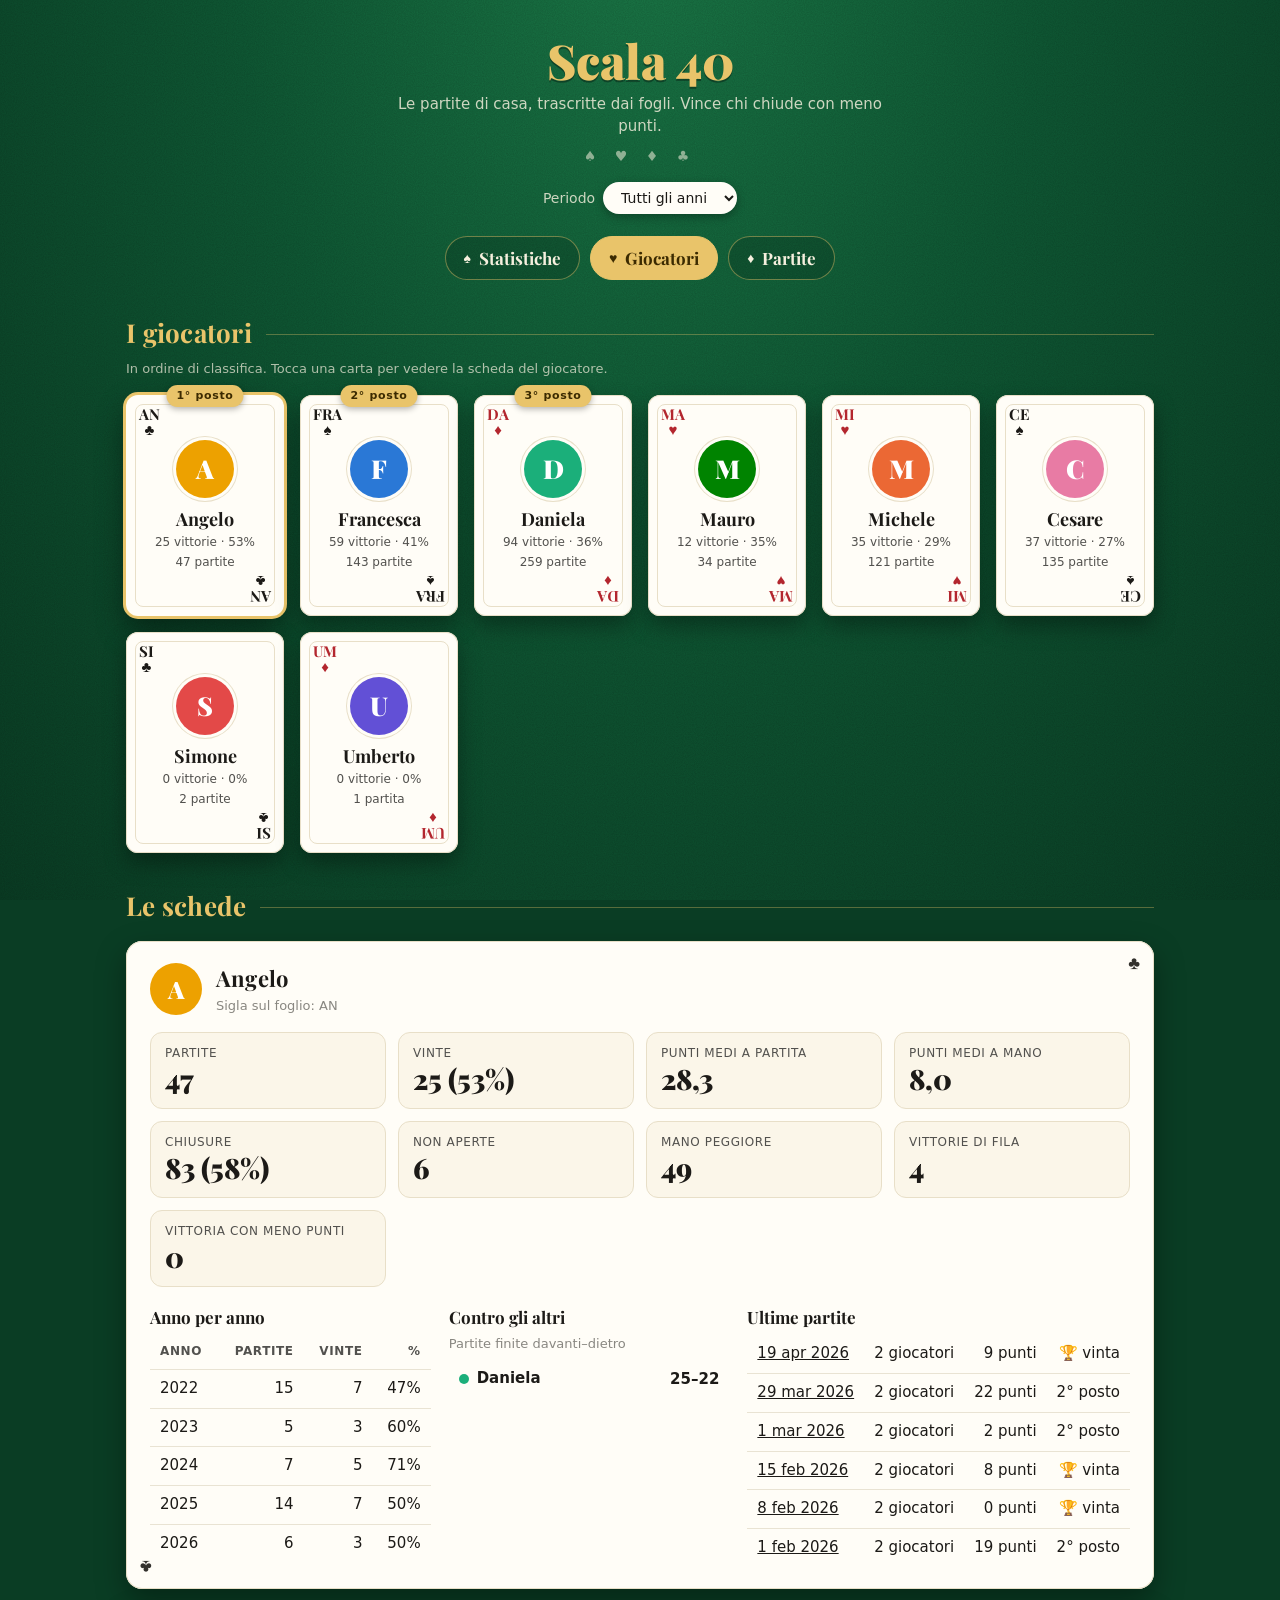
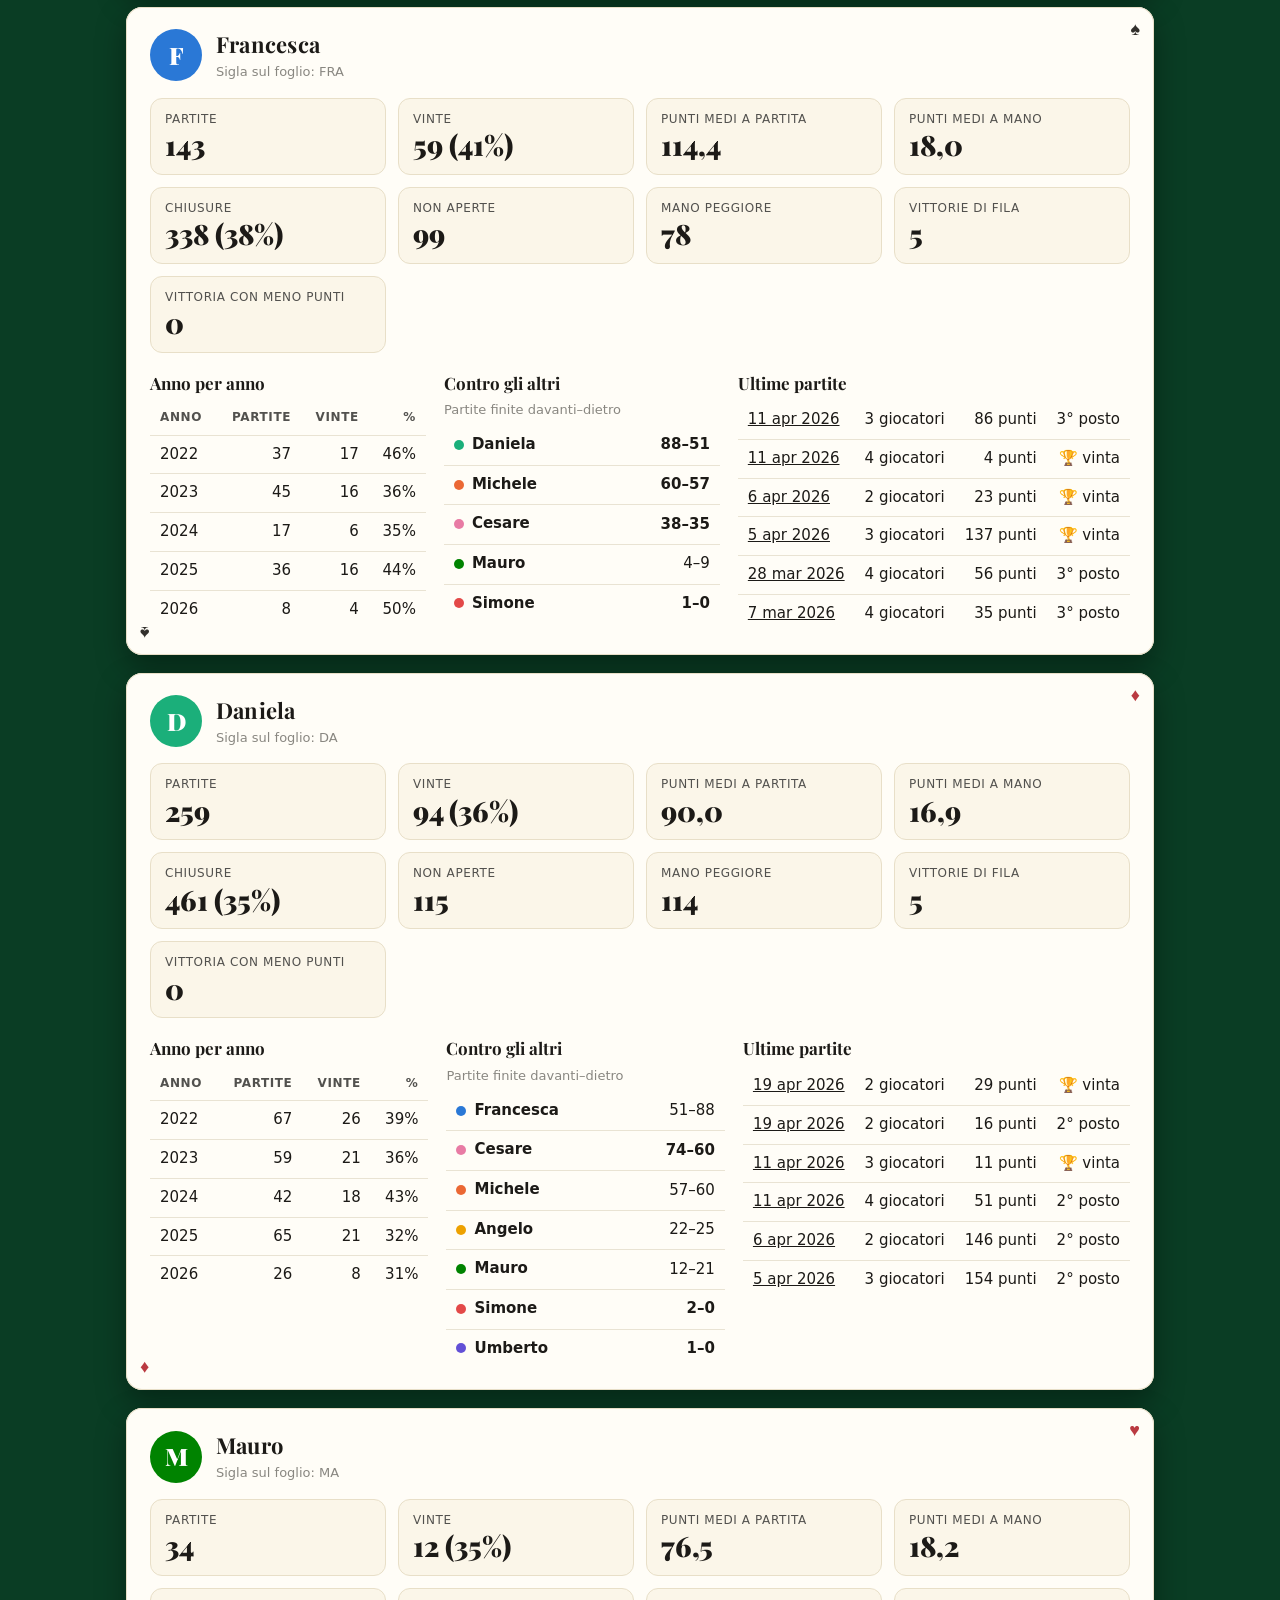
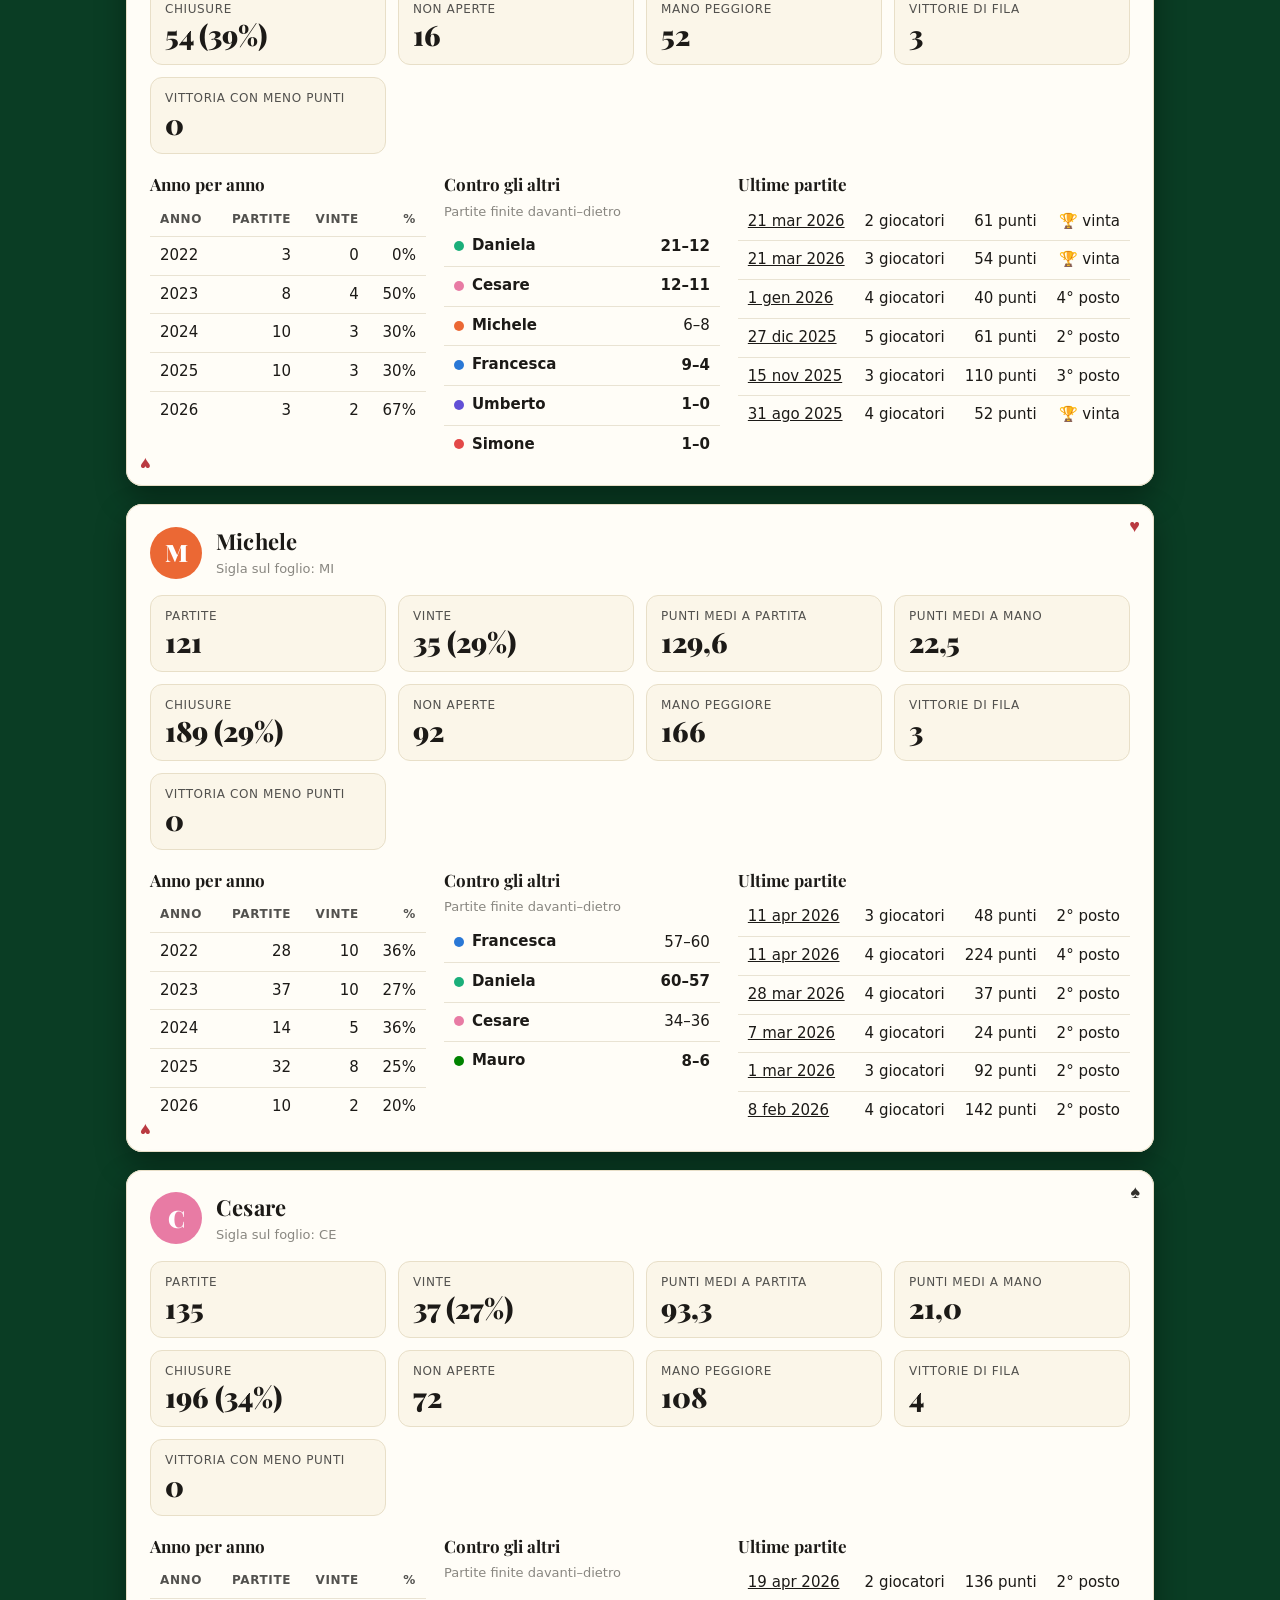
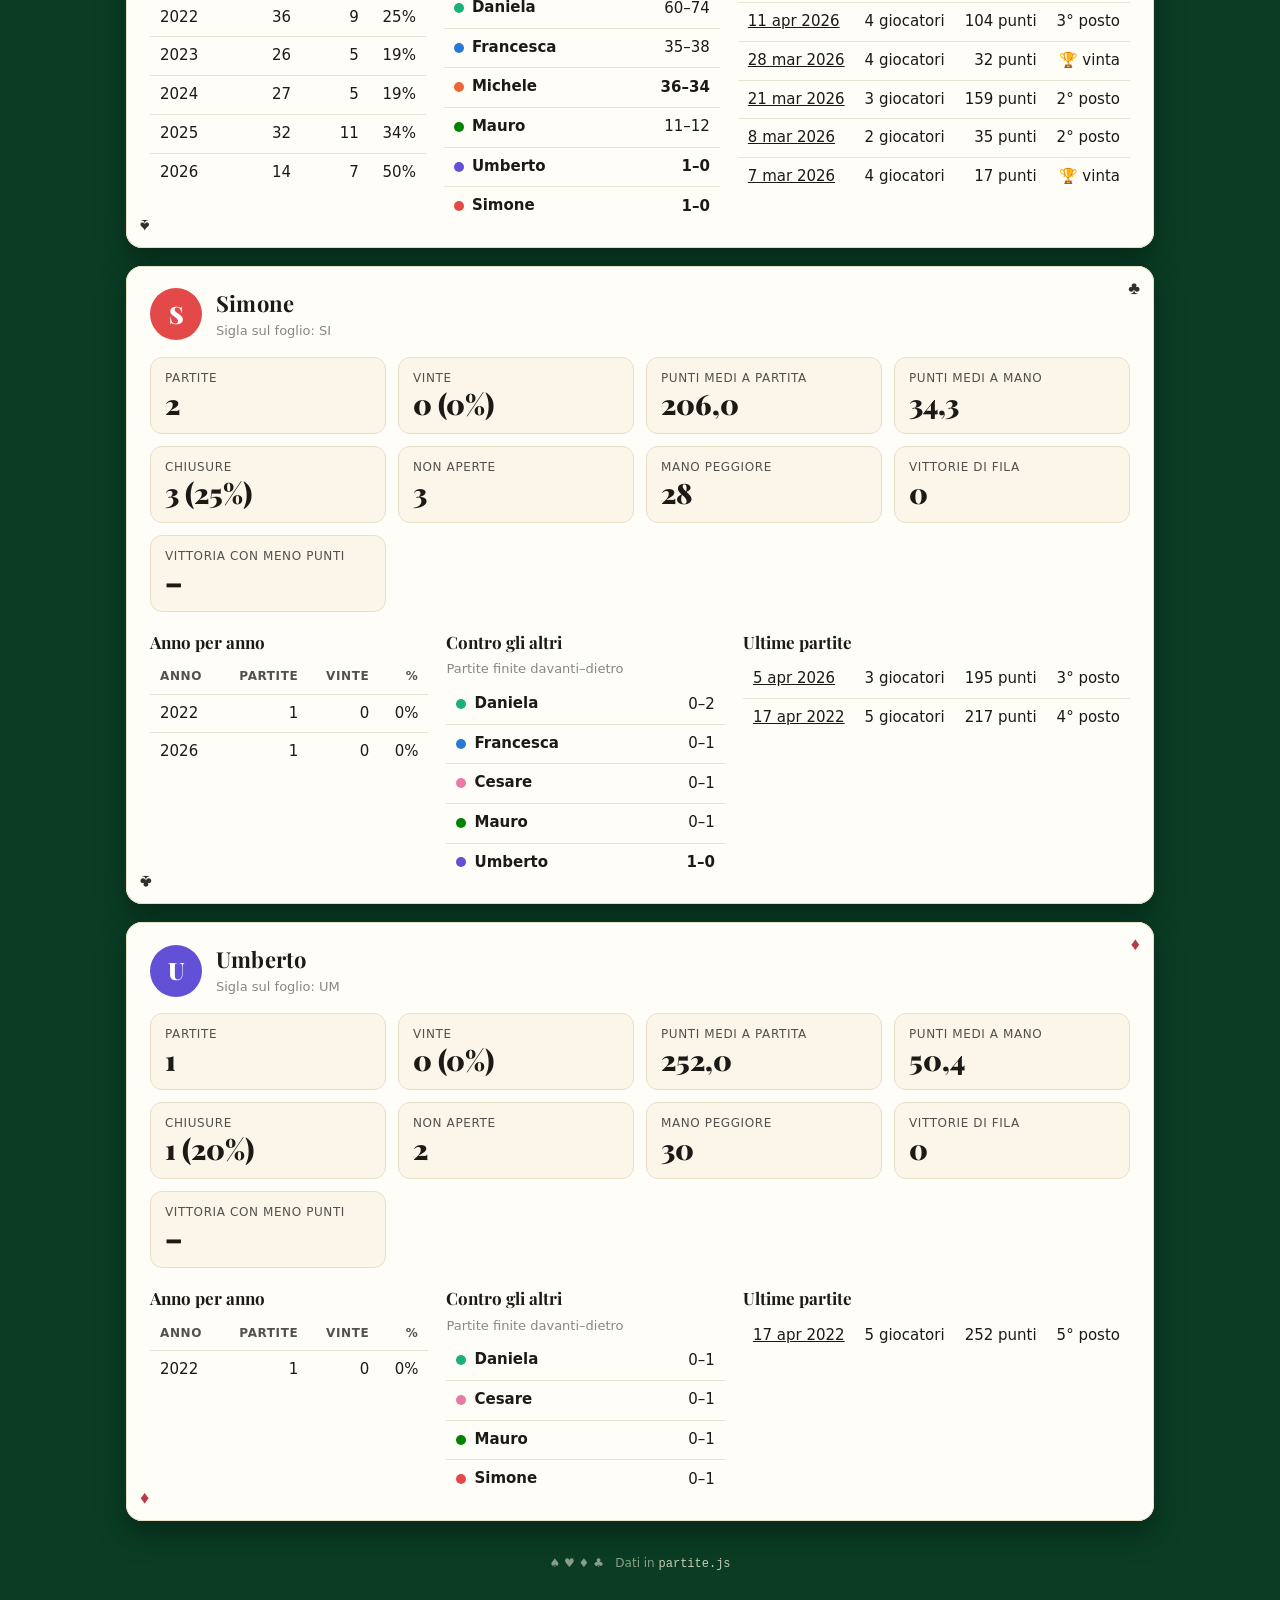
==== giocatori.html @ 604e4df7 "Sito su tre pagine (Statistiche, Giocatori, Partite) e 16 partite di fine 2023 - style.css e app.js " ====
<!doctype html>
<html lang="it">
<head>
<meta charset="utf-8">
<meta name="viewport" content="width=device-width, initial-scale=1">
<title>Scala 40 – Giocatori</title>
<meta name="theme-color" content="#0f5a35">
<link rel="icon" href="data:image/svg+xml,%3Csvg xmlns='http://www.w3.org/2000/svg' viewBox='0 0 32 32'%3E%3Crect x='6' y='3' width='20' height='26' rx='3' fill='%23fffdf7' stroke='%23b3262e' stroke-width='2'/%3E%3Cpath d='M16 10l5 6-5 6-5-6z' fill='%23b3262e'/%3E%3C/svg%3E">
<link rel="preconnect" href="https://fonts.googleapis.com">
<link rel="preconnect" href="https://fonts.gstatic.com" crossorigin>
<link href="https://fonts.googleapis.com/css2?family=Playfair+Display:wght@700;900&display=swap" rel="stylesheet">
<link rel="stylesheet" href="style.css">
</head>
<body>
<div class="wrap">
  <header class="hero compact">
    <h1>Scala 40</h1>
    <p class="sub">Le partite di casa, trascritte dai fogli. Vince chi chiude con meno punti.</p>
    <div class="suits">♠ ♥ ♦ ♣</div>
    <div class="controls"><label>Periodo <select id="anno"></select></label></div>
  </header>
  <nav class="tabs">
    <a href="index.html"><span>♠</span>Statistiche</a>
    <a href="giocatori.html" aria-current="page"><span>♥</span>Giocatori</a>
    <a href="partite.html"><span>♦</span>Partite</a>
  </nav>

  <div class="section-title"><h2>I giocatori</h2></div>
  <p class="hint">In ordine di classifica. Tocca una carta per vedere la scheda del giocatore.</p>
  <div class="players" id="giocatori"></div>

  <div class="section-title"><h2>Le schede</h2></div>
  <div id="schede"></div>

  <footer>♠ ♥ ♦ ♣ &nbsp; Dati in <code>partite.js</code></footer>
</div>
<script src="partite.js"></script>
<script src="app.js"></script>
</body>
</html>
---- style.css ----
/* Il sito è un tavolo da gioco: panno verde sotto, ogni riquadro è una carta. */
:root {
  color-scheme: light;
  --felt: #0f5a35;
  --felt-dark: #0a3d24;
  --felt-light: #1b7a48;
  --gold: #e9c46a;
  --cream: #f6f0de;
  --paper: #fffdf7;
  --paper-edge: #e8dfc8;
  --ink: #1c1a17;
  --ink-2: #52514e;
  --muted: #898781;
  --grid: #e9e3d3;
  --axis: #c3c2b7;
  --red: #b3262e;
  --black: #1c1a17;
  --good: #006300;
  --surface: var(--paper);
  --ring: rgba(28,26,23,0.12);
  --s1: #2a78d6; --s2: #eb6834; --s3: #1baf7a; --s4: #eda100;
  --s5: #e87ba4; --s6: #008300; --s7: #6250d6; --s8: #e34948;
  --serif: "Playfair Display", Georgia, "Times New Roman", serif;
}
* { box-sizing: border-box; }
html { background: var(--felt-dark); }
body {
  margin: 0; color: var(--ink); min-height: 100vh;
  font: 15px/1.45 system-ui, -apple-system, "Segoe UI", sans-serif;
  background:
    url("data:image/svg+xml,%3Csvg xmlns='http://www.w3.org/2000/svg' width='160' height='160'%3E%3Cfilter id='n'%3E%3CfeTurbulence type='fractalNoise' baseFrequency='.9' numOctaves='2' stitchTiles='stitch'/%3E%3CfeColorMatrix values='0 0 0 0 0 0 0 0 0 0 0 0 0 0 0 0 0 0 .18 0'/%3E%3C/filter%3E%3Crect width='100%25' height='100%25' filter='url(%23n)'/%3E%3C/svg%3E"),
    radial-gradient(ellipse at 50% -10%, var(--felt-light) 0%, var(--felt) 45%, var(--felt-dark) 100%);
  background-attachment: fixed;
}
.wrap { max-width: 1060px; margin: 0 auto; padding: 28px 16px 64px; }

/* ---------- intestazione ---------- */
header.hero { text-align: center; color: var(--cream); padding: 8px 0 26px; }
.fan { position: relative; height: 132px; width: 260px; margin: 0 auto 10px; }
.pc {
  position: absolute; left: 50%; bottom: 0; width: 74px; height: 104px; margin-left: -37px;
  background: var(--paper); border-radius: 8px; border: 1px solid var(--paper-edge);
  box-shadow: 0 6px 16px rgba(0,0,0,.35); transform-origin: 50% 120%;
  font-family: var(--serif); font-weight: 700; color: var(--red);
}
.pc .i { position: absolute; top: 5px; left: 7px; font-size: 16px; line-height: 1; text-align: center; }
.pc .i small { display: block; font-size: 13px; }
.pc .c { position: absolute; inset: 0; display: grid; place-items: center; font-size: 34px; }
.pc.jolly { color: var(--black); }
.pc.jolly .c { font-size: 12px; letter-spacing: .1em; }
.pc.jolly .c::before { content: "🃏"; display: block; font-size: 30px; text-align: center; letter-spacing: 0; }
h1 {
  font-family: var(--serif); font-weight: 900; font-size: clamp(40px, 8vw, 64px); line-height: 1;
  margin: 0; color: var(--gold); text-shadow: 0 2px 0 rgba(0,0,0,.35);
}
.sub { margin: 10px auto 0; max-width: 520px; color: rgba(246,240,222,.82); }
.suits { letter-spacing: .5em; font-size: 14px; color: rgba(246,240,222,.55); margin-top: 8px; }
.controls { display: flex; justify-content: center; margin-top: 16px; }
.controls label { color: rgba(246,240,222,.82); font-size: 14px; display: inline-flex; align-items: center; gap: 8px; }
select {
  font: inherit; color: var(--ink); background: var(--paper); border: 0; border-radius: 999px;
  padding: 7px 14px; box-shadow: 0 3px 10px rgba(0,0,0,.3); cursor: pointer;
}

/* ---------- carte (riquadri) ---------- */
.card {
  position: relative; background: var(--paper); border-radius: 16px; padding: 22px 24px;
  margin-bottom: 18px; box-shadow: 0 12px 30px rgba(0,0,0,.35), inset 0 0 0 1px var(--paper-edge);
}
.card::before, .card::after {
  content: attr(data-suit); position: absolute; font-family: var(--serif); font-size: 18px; line-height: 1;
  color: var(--suit-c, var(--black)); opacity: .9;
}
.card::before { top: 12px; right: 14px; }
.card::after { bottom: 12px; left: 14px; transform: rotate(180deg); }
.card.r { --suit-c: var(--red); }
h2 { font-family: var(--serif); font-size: 22px; margin: 0 0 2px; letter-spacing: .01em; }
.hint { color: var(--muted); font-size: 13px; margin: 0 0 16px; }
.grid2 { display: grid; grid-template-columns: 1fr 1fr; gap: 18px; margin-bottom: 18px; }
.grid2 > .card { margin-bottom: 0; }
@media (max-width: 760px) { .grid2 { grid-template-columns: 1fr; } }
.section-title {
  display: flex; align-items: center; gap: 14px; color: var(--cream); margin: 34px 0 14px;
}
.section-title h2 { color: var(--gold); font-size: 26px; }
.section-title::after { content: ""; flex: 1; height: 1px; background: rgba(233,196,106,.35); }
.section-title + .hint { color: rgba(246,240,222,.7); margin-top: -8px; }

/* ---------- numeri in alto: carte da gioco ---------- */
.tiles { display: grid; grid-template-columns: repeat(4, 1fr); gap: 16px; margin-bottom: 18px; }
@media (max-width: 680px) { .tiles { grid-template-columns: repeat(2, 1fr); } }
.tile {
  position: relative; background: var(--paper); border-radius: 14px; padding: 30px 14px 30px; text-align: center;
  box-shadow: 0 10px 24px rgba(0,0,0,.35), inset 0 0 0 1px var(--paper-edge); min-height: 150px;
  display: flex; flex-direction: column; justify-content: center;
}
.tile .ix { position: absolute; font-family: var(--serif); font-weight: 700; font-size: 18px; line-height: .9; text-align: center; }
.tile .ix.tl { top: 10px; left: 12px; }
.tile .ix.br { bottom: 10px; right: 12px; transform: rotate(180deg); }
.tile.r .ix { color: var(--red); }
.tile .v { font-family: var(--serif); font-size: 40px; font-weight: 900; line-height: 1.05; }
.tile .v.small { font-size: 26px; }
.tile .k { color: var(--ink-2); font-size: 13px; text-transform: uppercase; letter-spacing: .08em; margin-top: 6px; }
.tile .d { color: var(--muted); font-size: 12px; margin-top: 2px; }

/* ---------- giocatori come carte ---------- */
.players { display: grid; grid-template-columns: repeat(auto-fill, minmax(150px, 1fr)); gap: 16px; margin-bottom: 18px; }
.player {
  position: relative; background: var(--paper); border-radius: 12px; aspect-ratio: 5 / 7;
  box-shadow: 0 10px 22px rgba(0,0,0,.35), inset 0 0 0 1px var(--paper-edge);
  display: flex; flex-direction: column; align-items: center; justify-content: center; text-align: center;
  padding: 14px 10px; transition: transform .15s ease;
}
.player:hover { transform: translateY(-4px) rotate(-1deg); }
.player .frame { position: absolute; inset: 9px; border: 1px solid var(--paper-edge); border-radius: 8px; pointer-events: none; }
.player .ix { position: absolute; font-family: var(--serif); font-weight: 700; font-size: 15px; line-height: 1; text-align: center; }
.player .ix small { display: block; font-size: 15px; }
.player .ix.tl { top: 12px; left: 13px; }
.player .ix.br { bottom: 12px; right: 13px; transform: rotate(180deg); }
.player.r .ix { color: var(--red); }
.player .mono {
  width: 58px; height: 58px; border-radius: 50%; display: grid; place-items: center;
  font-family: var(--serif); font-weight: 900; font-size: 26px; color: #fff; margin-bottom: 8px;
  box-shadow: 0 0 0 3px var(--paper), 0 0 0 4px var(--paper-edge);
}
.player .nm { font-family: var(--serif); font-weight: 700; font-size: 18px; }
.player .st { color: var(--ink-2); font-size: 12px; margin-top: 2px; }
.player .pos {
  position: absolute; top: -10px; left: 50%; transform: translateX(-50%);
  background: var(--gold); color: #3b2a00; font-size: 11px; font-weight: 700; letter-spacing: .06em;
  padding: 3px 10px; border-radius: 999px; box-shadow: 0 2px 6px rgba(0,0,0,.3); white-space: nowrap;
}
.player.first { box-shadow: 0 0 0 3px var(--gold), 0 14px 30px rgba(0,0,0,.45); }

/* ---------- tabelle ---------- */
.scroll { overflow-x: auto; }
table { border-collapse: collapse; width: 100%; font-variant-numeric: tabular-nums; }
th, td { padding: 8px 10px; text-align: right; border-bottom: 1px solid var(--grid); white-space: nowrap; }
th { color: var(--ink-2); font-weight: 600; font-size: 12px; text-transform: uppercase; letter-spacing: .05em; }
th:first-child, td:first-child { text-align: left; }
tbody tr:last-child td { border-bottom: 0; }
tbody tr:hover td { background: rgba(233,196,106,.12); }
.who { display: inline-flex; align-items: center; gap: 8px; font-weight: 600; }
.dot { width: 10px; height: 10px; border-radius: 50%; flex: none; }
.medal { font-size: 14px; margin-left: 2px; }

/* ---------- grafici ---------- */
.chart { position: relative; }
.chart svg { display: block; width: 100%; overflow: visible; }
.chart text { fill: var(--muted); font-size: 12px; font-variant-numeric: tabular-nums; }
.chart text.lab { fill: var(--ink-2); font-weight: 600; }
.chart text.val { fill: var(--ink); }
.tip {
  position: absolute; pointer-events: none; background: var(--paper); color: var(--ink);
  border: 1px solid var(--ring); border-radius: 10px; padding: 8px 10px; font-size: 13px;
  box-shadow: 0 6px 20px rgba(0,0,0,.18); white-space: nowrap; z-index: 5; display: none;
}
.tip b { display: block; margin-bottom: 4px; }
.tip .row { display: flex; align-items: center; gap: 8px; }
.tip .row span:last-child { margin-left: auto; padding-left: 14px; font-variant-numeric: tabular-nums; font-weight: 600; }
.legend { display: flex; flex-wrap: wrap; gap: 6px 16px; margin: 0 0 10px; font-size: 13px; color: var(--ink-2); }
.legend span { display: inline-flex; align-items: center; gap: 6px; }
.legend i { width: 14px; height: 3px; border-radius: 2px; display: inline-block; }

/* ---------- record ---------- */
.records { display: grid; grid-template-columns: repeat(auto-fill, minmax(200px, 1fr)); gap: 12px; }
.rec { border: 1px solid var(--paper-edge); border-radius: 12px; padding: 12px 14px; background: #fbf6e9; }
.rec .k { color: var(--ink-2); font-size: 12px; text-transform: uppercase; letter-spacing: .05em; }
.rec .k b { color: var(--red); margin-right: 4px; }
.rec .v { font-family: var(--serif); font-size: 28px; font-weight: 900; line-height: 1.2; }
.rec .d { color: var(--muted); font-size: 12px; }

/* ---------- partite ---------- */
details.game {
  background: var(--paper); border-radius: 12px; margin-bottom: 10px;
  box-shadow: 0 6px 16px rgba(0,0,0,.3), inset 0 0 0 1px var(--paper-edge);
}
details.game > summary {
  list-style: none; cursor: pointer; padding: 12px 16px; display: flex; flex-wrap: wrap;
  align-items: center; gap: 6px 16px;
}
details.game > summary::-webkit-details-marker { display: none; }
details.game > summary::before { content: "♠"; color: var(--black); font-size: 14px; transition: transform .15s; }
details.game[open] > summary::before { content: "♥"; color: var(--red); }
.gdate { font-family: var(--serif); font-weight: 700; font-size: 16px; min-width: 110px; }
.gscore { color: var(--ink-2); font-variant-numeric: tabular-nums; }
.gscore .w { color: var(--ink); font-weight: 700; }
.badge {
  font-size: 12px; font-weight: 700; color: #3b2a00; background: var(--gold);
  padding: 2px 10px; border-radius: 999px;
}
.gbody { padding: 0 16px 16px; }
.gbody .grid2 { margin: 0; }
td.win { font-weight: 700; }
td.zero { color: var(--good); font-weight: 600; }
td.cento { color: var(--red); font-weight: 700; }
td.cento small { font-weight: 500; font-size: 11px; }
tr.tot td { border-top: 2px solid var(--axis); font-weight: 700; }
.empty { color: var(--muted); text-align: center; padding: 30px 0; }
footer { color: rgba(246,240,222,.55); font-size: 12px; text-align: center; margin-top: 34px; }
footer code { color: rgba(246,240,222,.8); }

@media (max-width: 560px) {
  .card { padding: 20px 16px; }
  .fan { transform: scale(.85); margin-bottom: 0; }
  .tile .v { font-size: 32px; }
}

/* ---------- navigazione tra le pagine ---------- */
nav.tabs { display: flex; justify-content: center; gap: 10px; flex-wrap: wrap; margin: 4px 0 26px; }
nav.tabs a {
  display: inline-flex; align-items: center; gap: 8px; text-decoration: none; color: var(--cream);
  font-family: var(--serif); font-weight: 700; font-size: 17px; padding: 9px 18px; border-radius: 999px;
  border: 1px solid rgba(233,196,106,.45); background: rgba(0,0,0,.15);
}
nav.tabs a:hover { background: rgba(233,196,106,.15); }
nav.tabs a[aria-current="page"] { background: var(--gold); color: #3b2a00; border-color: var(--gold); }
nav.tabs a span { font-size: 14px; }
header.hero.compact { padding-bottom: 18px; }
header.hero.compact h1 { font-size: clamp(34px, 6vw, 48px); }
.controls { gap: 12px; flex-wrap: wrap; }

/* ---------- pagina giocatori ---------- */
a.player { text-decoration: none; color: inherit; }
.scheda-head { display: flex; align-items: center; gap: 14px; margin-bottom: 16px; }
.scheda-head .mono {
  width: 52px; height: 52px; border-radius: 50%; display: grid; place-items: center; flex: none;
  font-family: var(--serif); font-weight: 900; font-size: 24px; color: #fff;
}
.grid3 { display: grid; grid-template-columns: repeat(3, 1fr); gap: 18px; margin-top: 18px; }
@media (max-width: 860px) { .grid3 { grid-template-columns: 1fr; } }
h3 { font-family: var(--serif); font-size: 17px; margin: 0 0 6px; }
.grid3 .hint { margin-bottom: 6px; }
.grid3 a { color: inherit; }
section[id^="g-"] { scroll-margin-top: 16px; }
details.game { scroll-margin-top: 16px; }
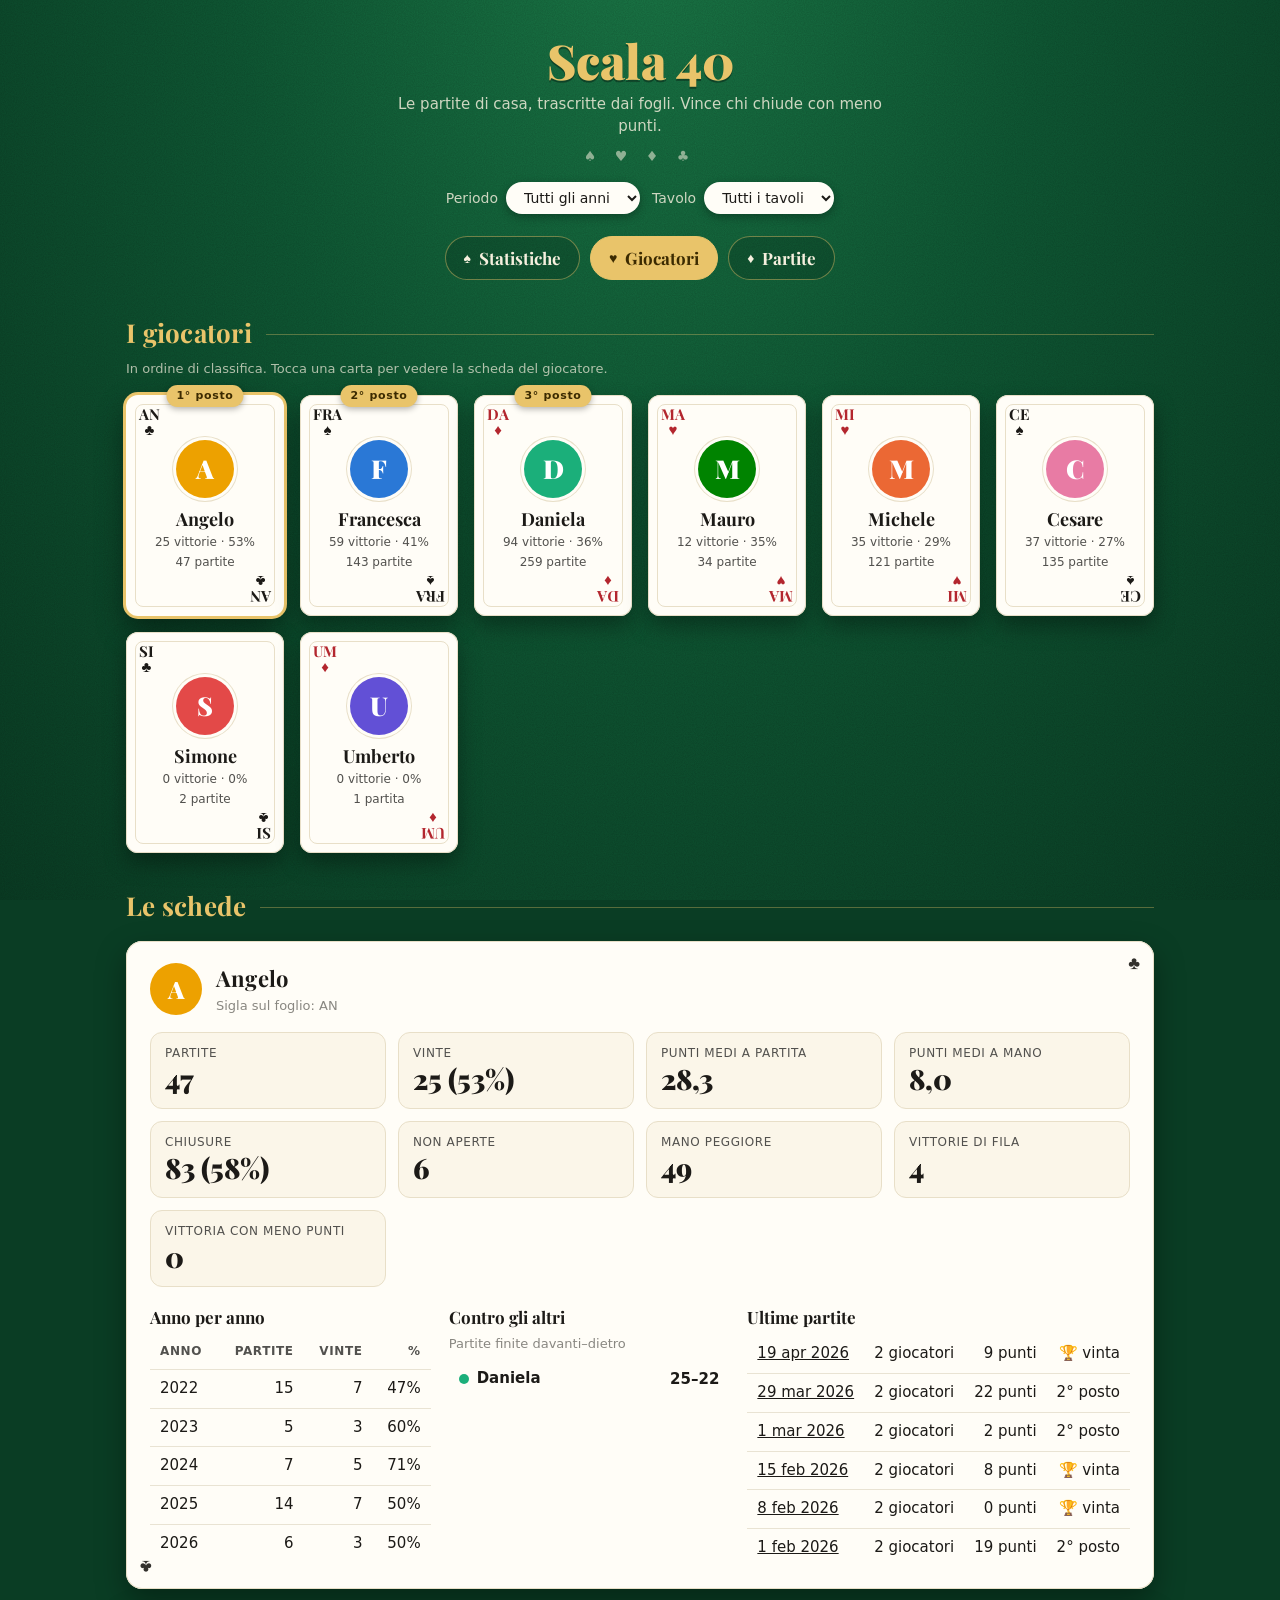
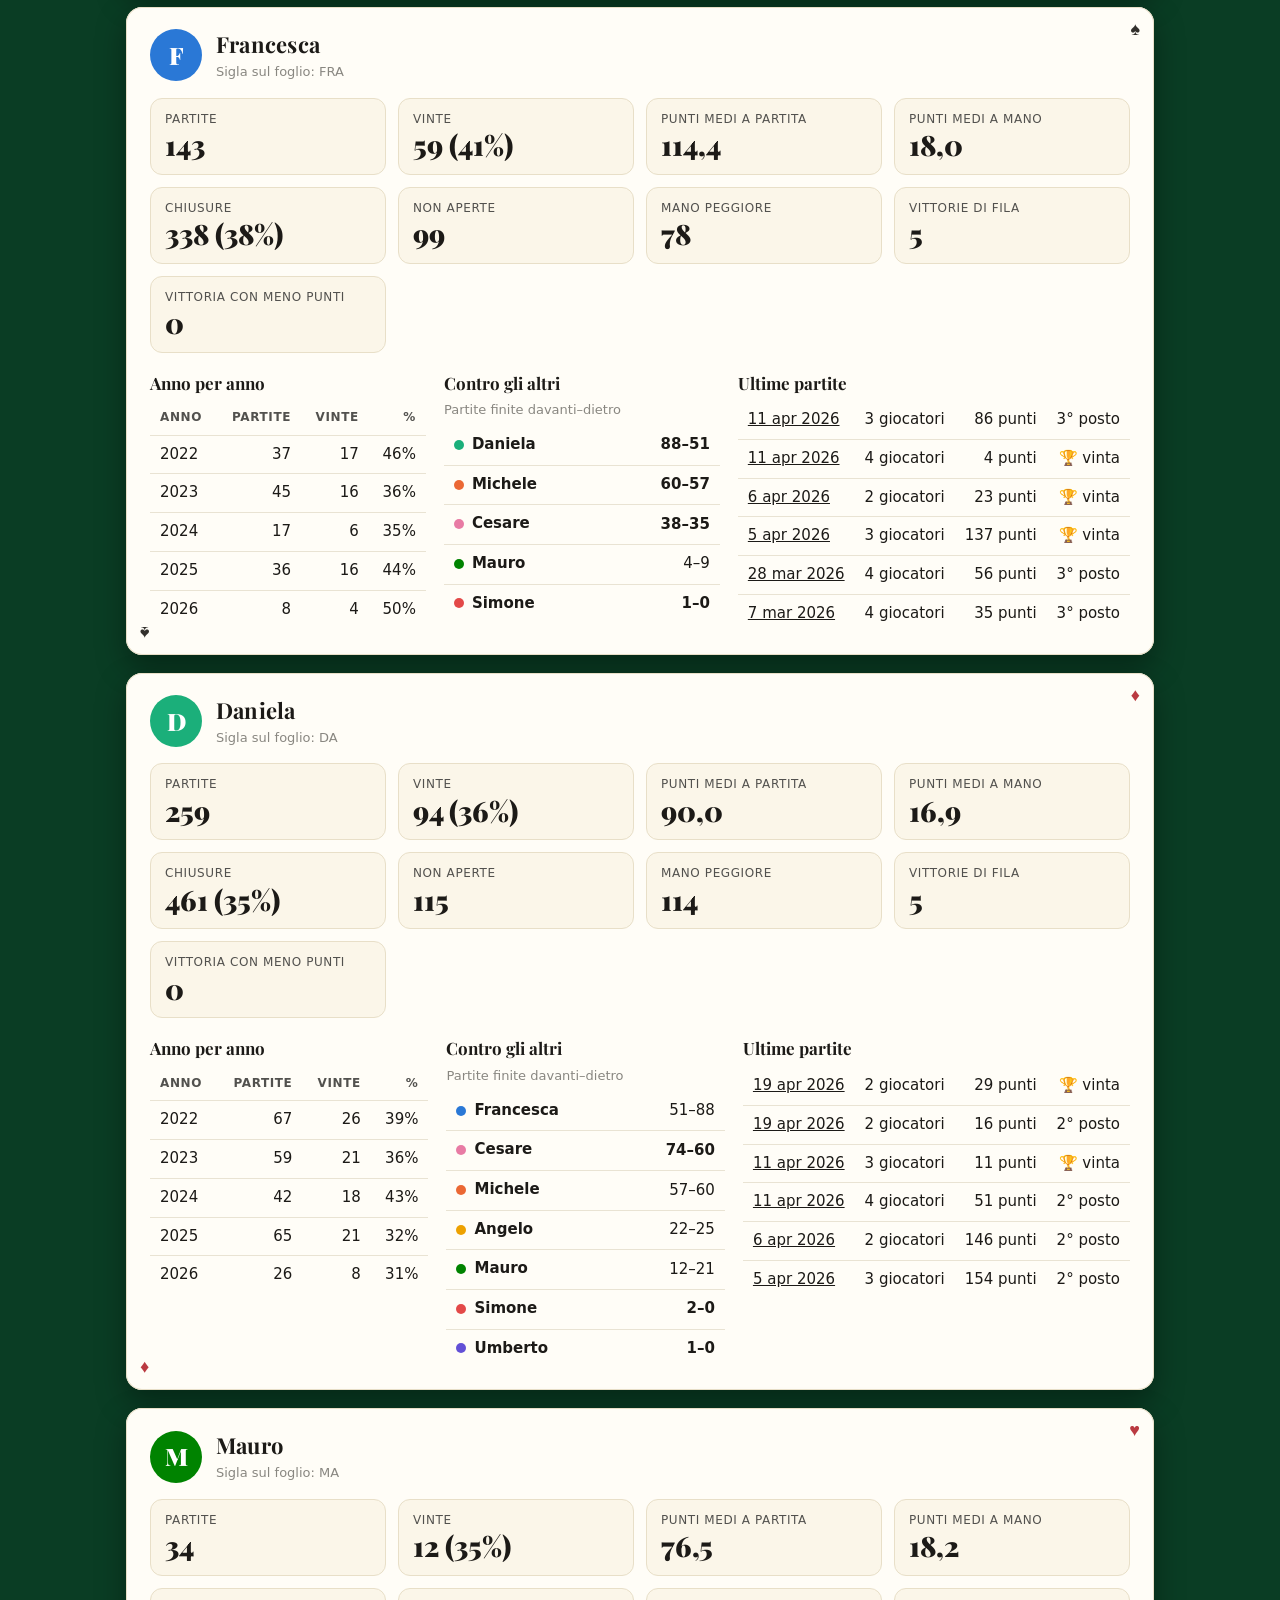
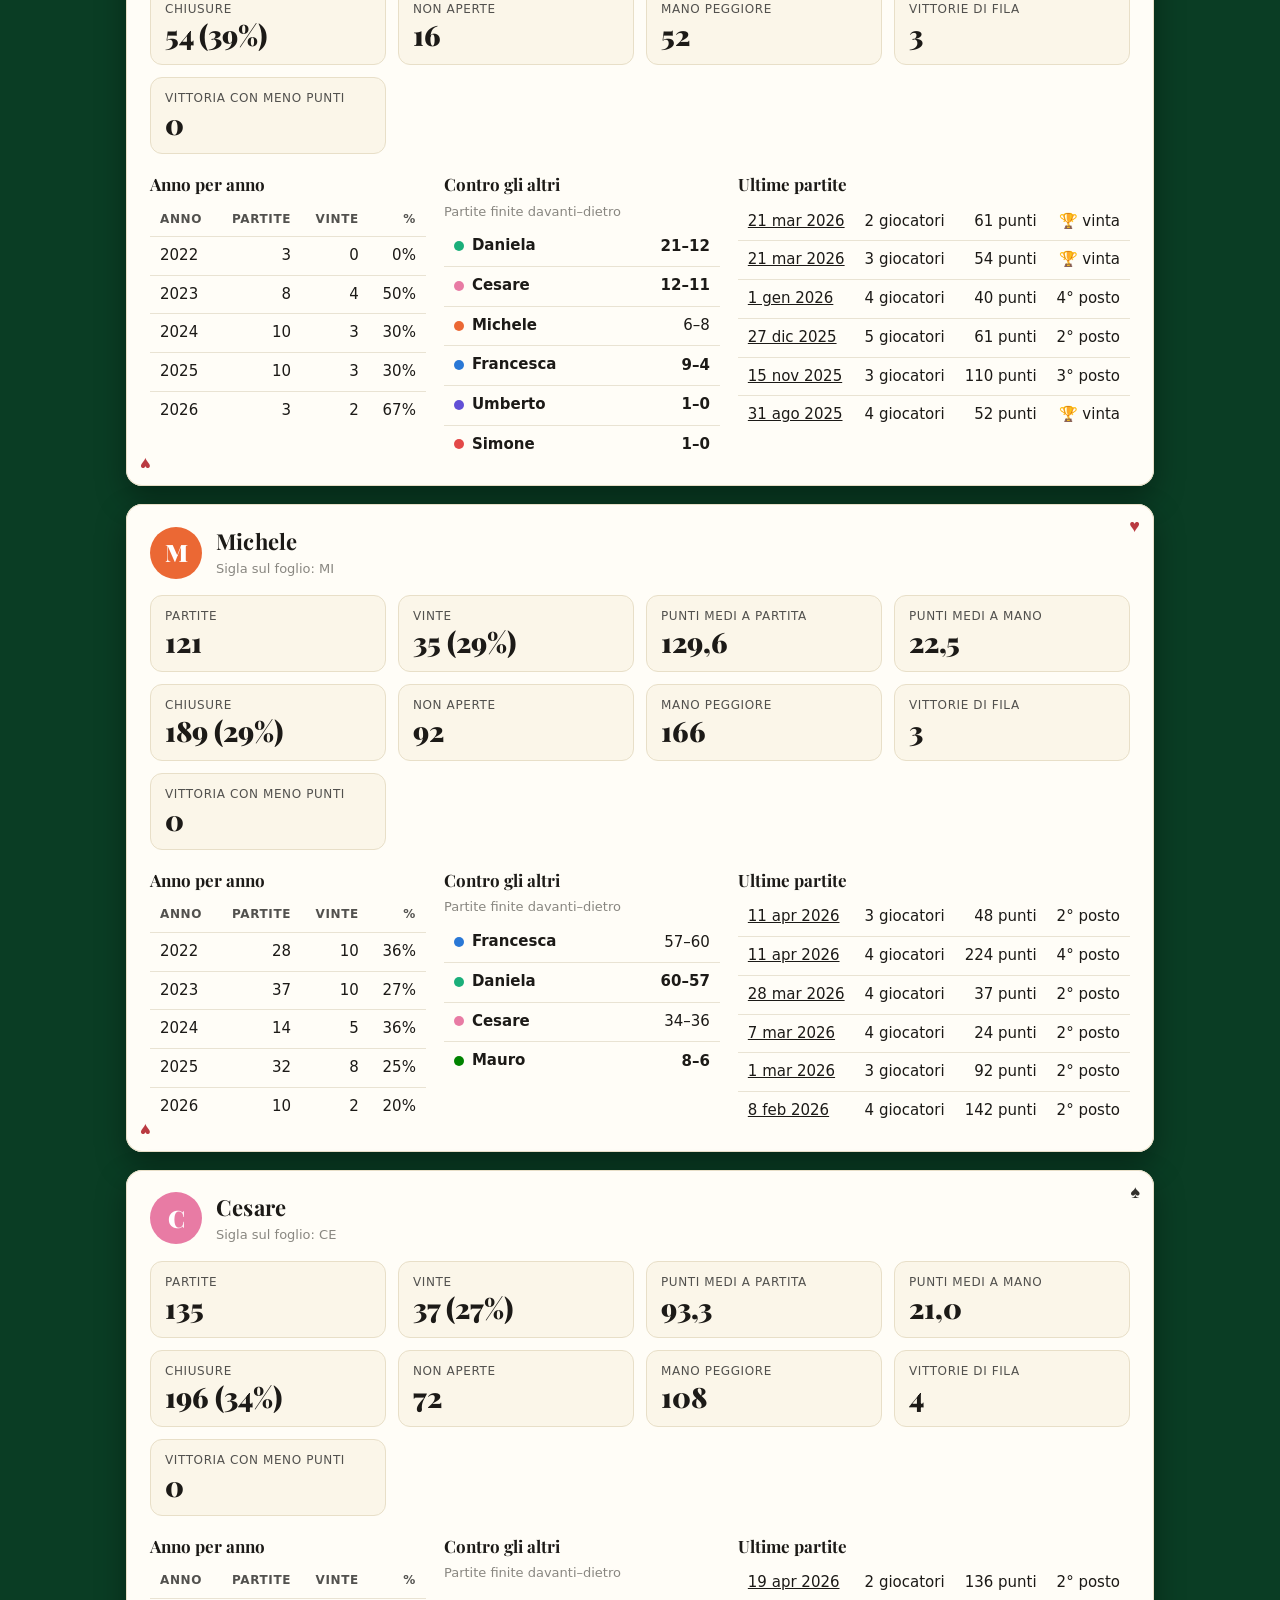
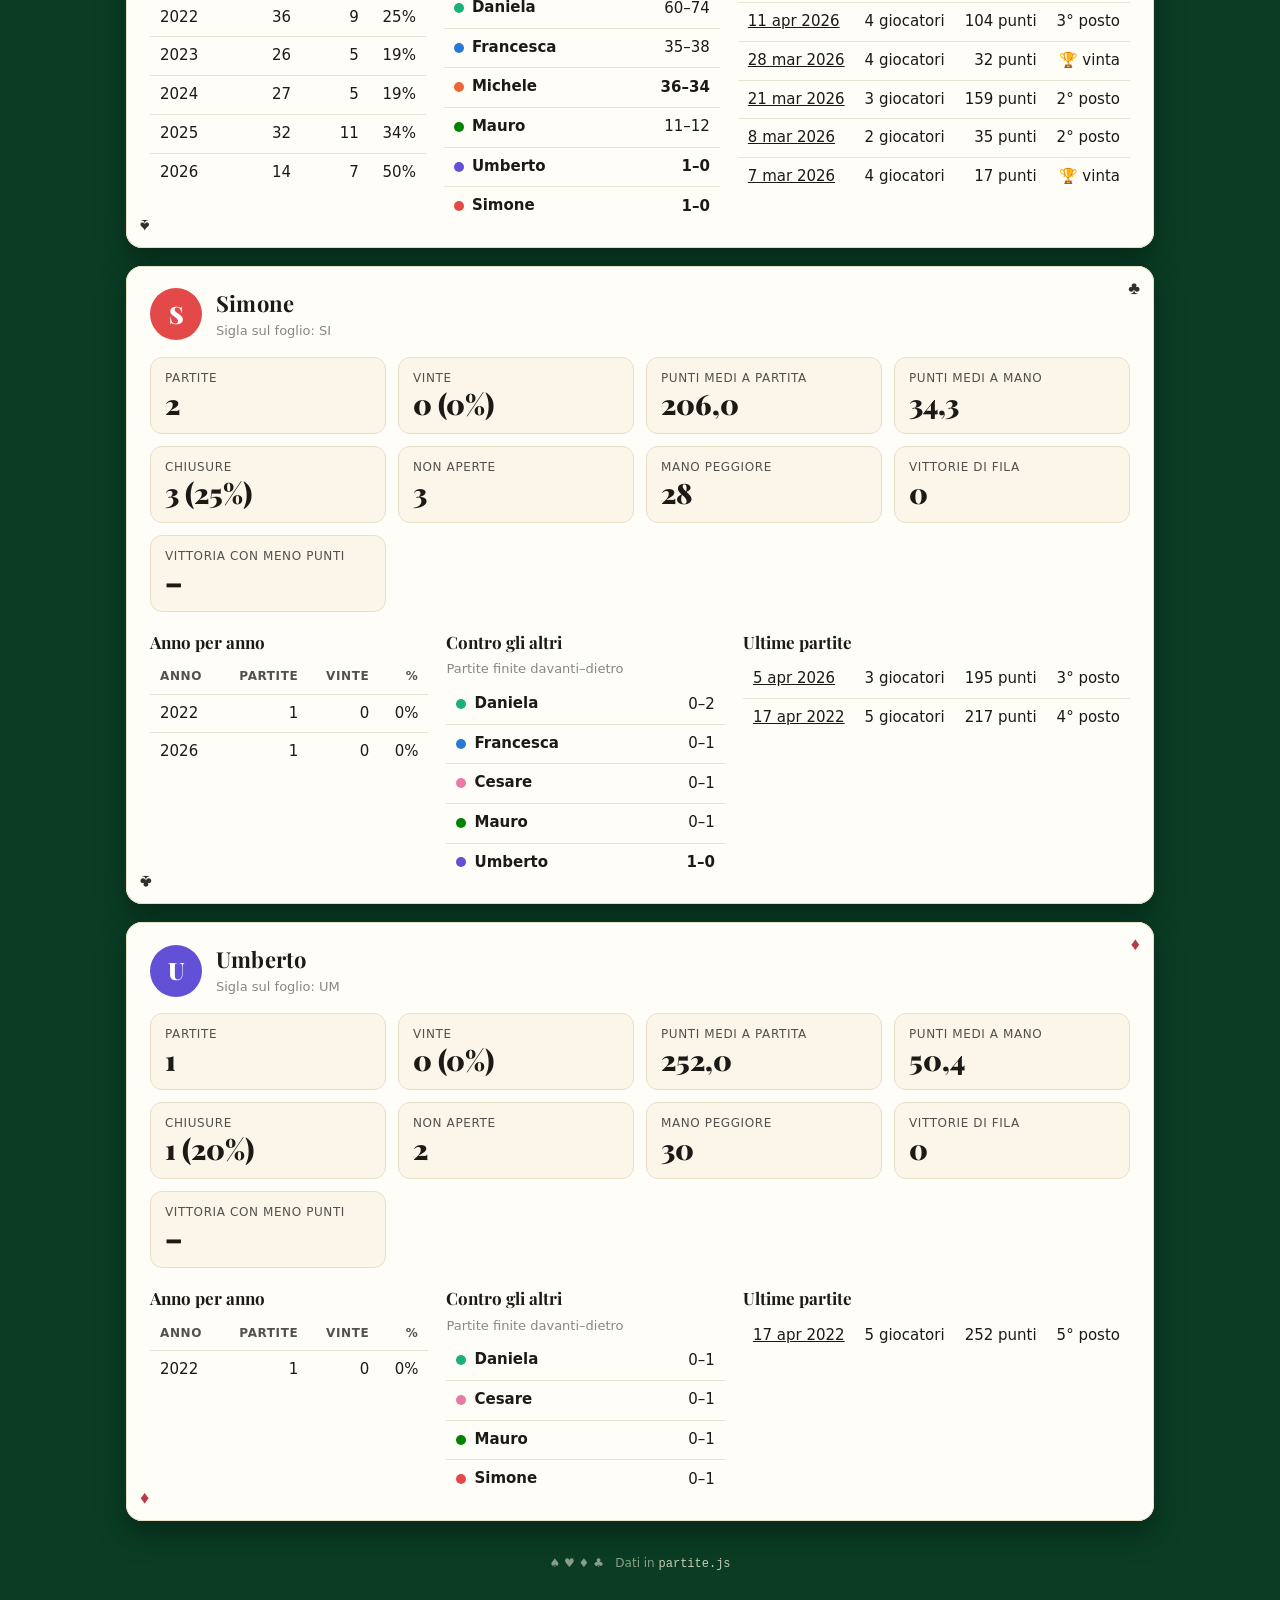
==== commit 2721600b: "Classifica per tavolo e filtro per numero di giocatori - nuovo riquadro "Classifica per tavolo" (2, " ====
--- a/giocatori.html
+++ b/giocatori.html
@@ -9,7 +9,7 @@
 <link rel="preconnect" href="https://fonts.googleapis.com">
 <link rel="preconnect" href="https://fonts.gstatic.com" crossorigin>
 <link href="https://fonts.googleapis.com/css2?family=Playfair+Display:wght@700;900&display=swap" rel="stylesheet">
-<link rel="stylesheet" href="style.css">
+<link rel="stylesheet" href="style.css?v=3">
 </head>
 <body>
 <div class="wrap">
@@ -17,7 +17,7 @@
     <h1>Scala 40</h1>
     <p class="sub">Le partite di casa, trascritte dai fogli. Vince chi chiude con meno punti.</p>
     <div class="suits">♠ ♥ ♦ ♣</div>
-    <div class="controls"><label>Periodo <select id="anno"></select></label></div>
+    <div class="controls"><label>Periodo <select id="anno"></select></label> <label>Tavolo <select id="tavolo"></select></label></div>
   </header>
   <nav class="tabs">
     <a href="index.html"><span>♠</span>Statistiche</a>
@@ -34,7 +34,7 @@
 
   <footer>♠ ♥ ♦ ♣ &nbsp; Dati in <code>partite.js</code></footer>
 </div>
-<script src="partite.js"></script>
-<script src="app.js"></script>
+<script src="partite.js?v=3"></script>
+<script src="app.js?v=3"></script>
 </body>
 </html>
--- a/style.css
+++ b/style.css
@@ -234,3 +234,9 @@
 .grid3 a { color: inherit; }
 section[id^="g-"] { scroll-margin-top: 16px; }
 details.game { scroll-margin-top: 16px; }
+
+/* ---------- classifica per tavolo ---------- */
+.tavoli { display: grid; grid-template-columns: repeat(auto-fit, minmax(300px, 1fr)); gap: 18px 24px; }
+.tavolo h3 .hint { font-family: system-ui, -apple-system, "Segoe UI", sans-serif; font-weight: 400; font-size: 13px; }
+tr.pochi td { color: var(--muted); }
+tr.pochi .who { font-weight: 500; }
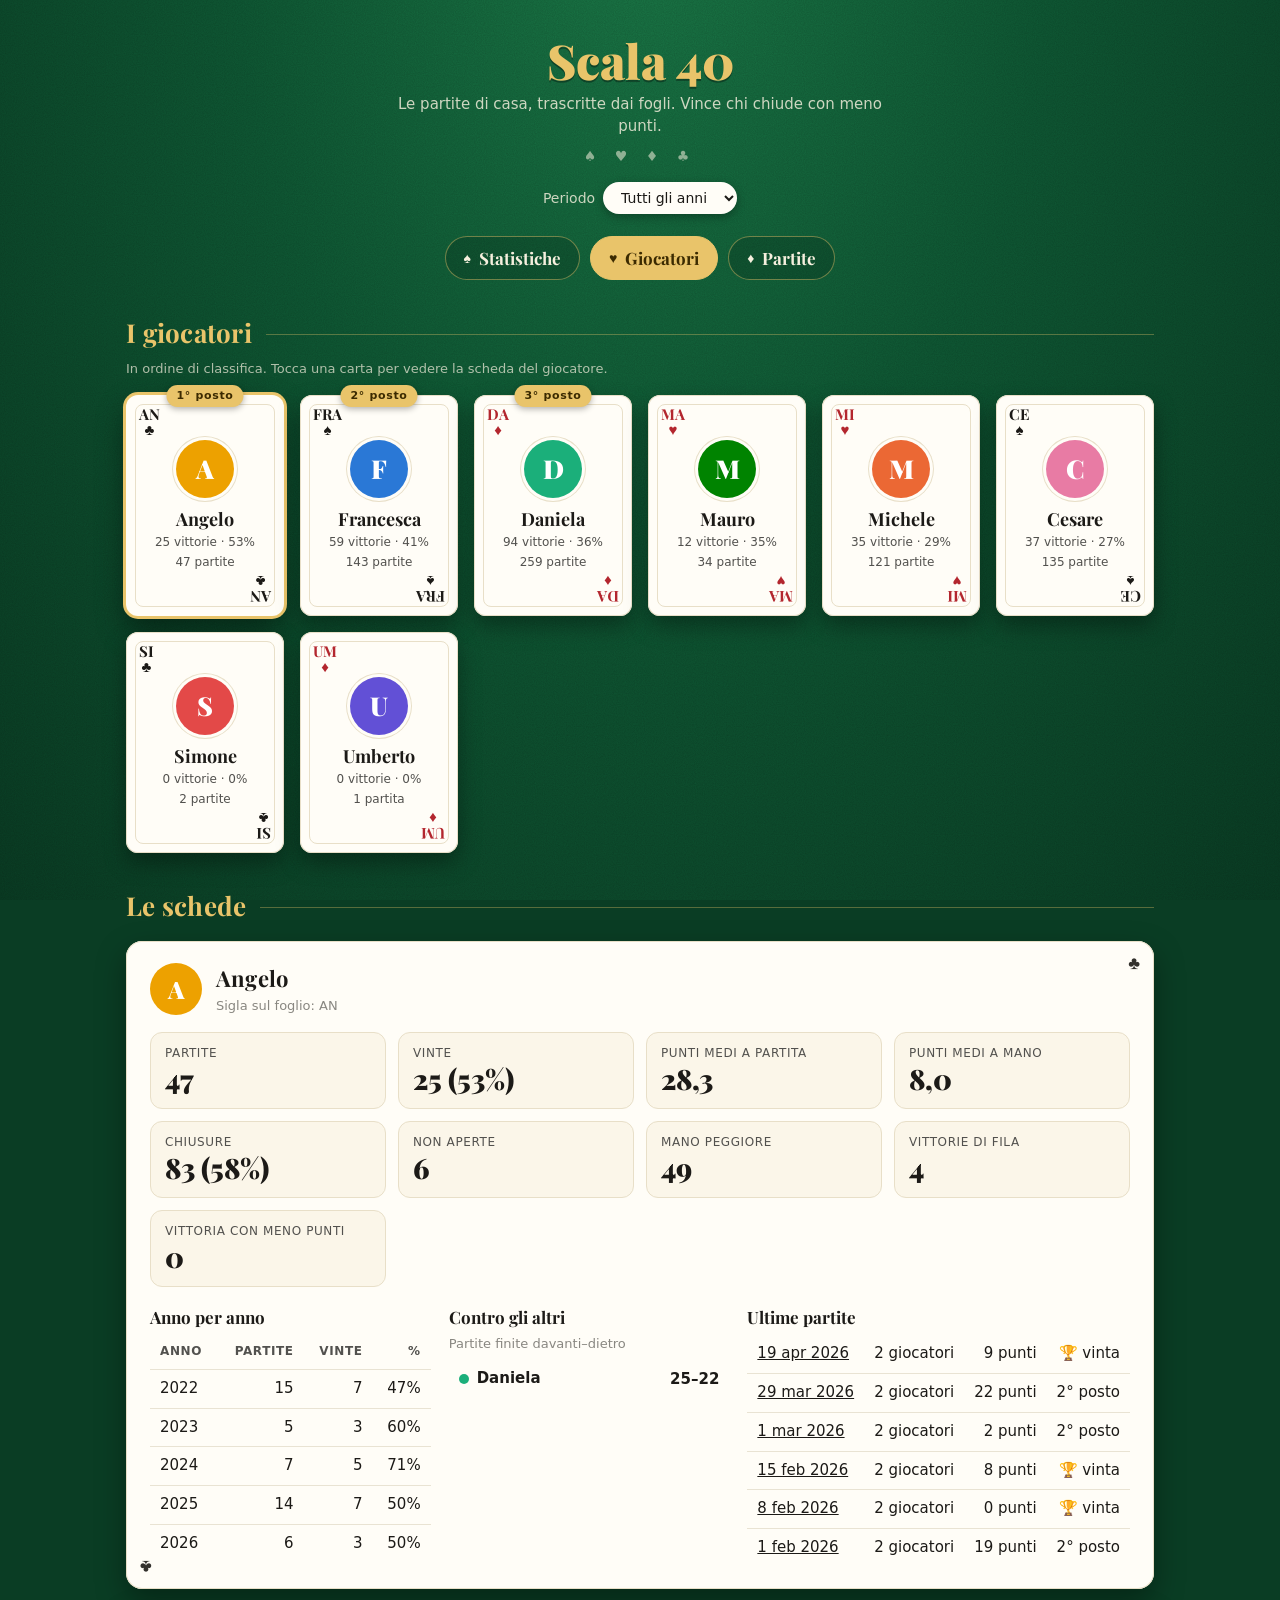
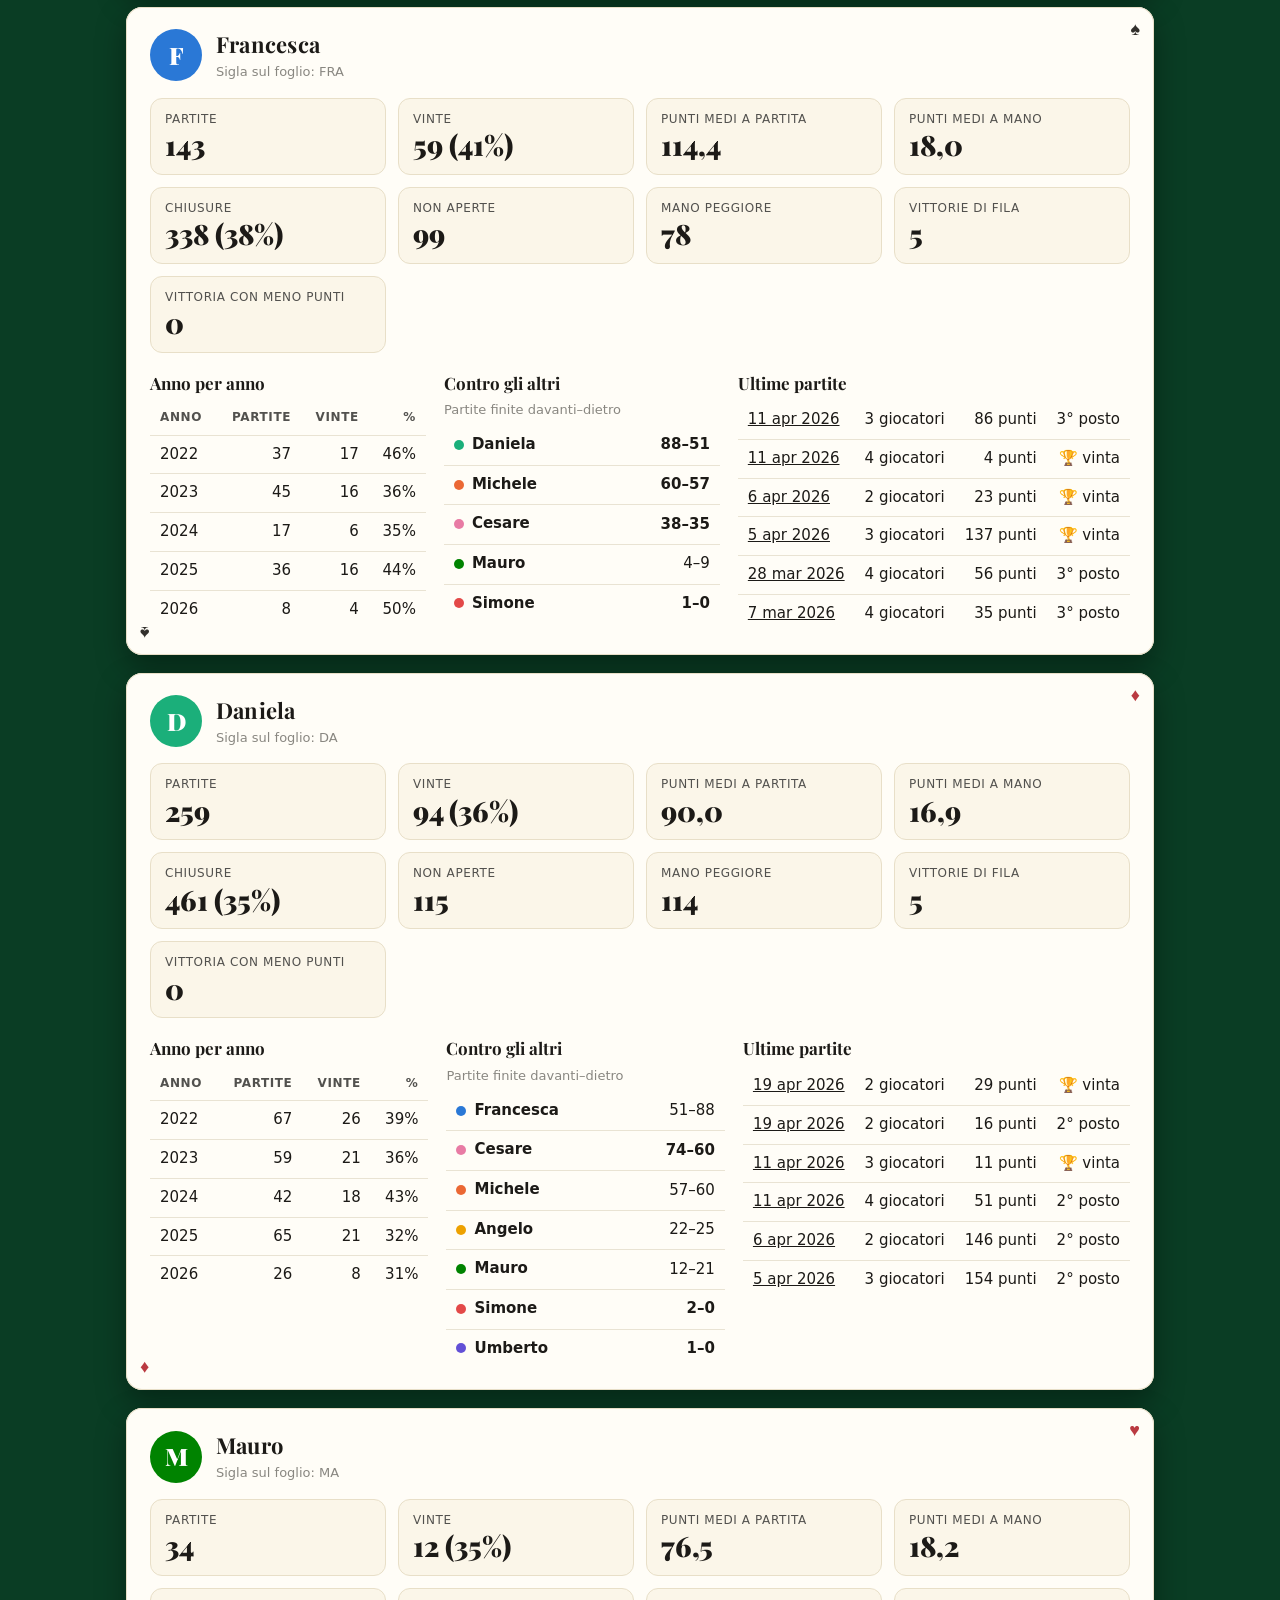
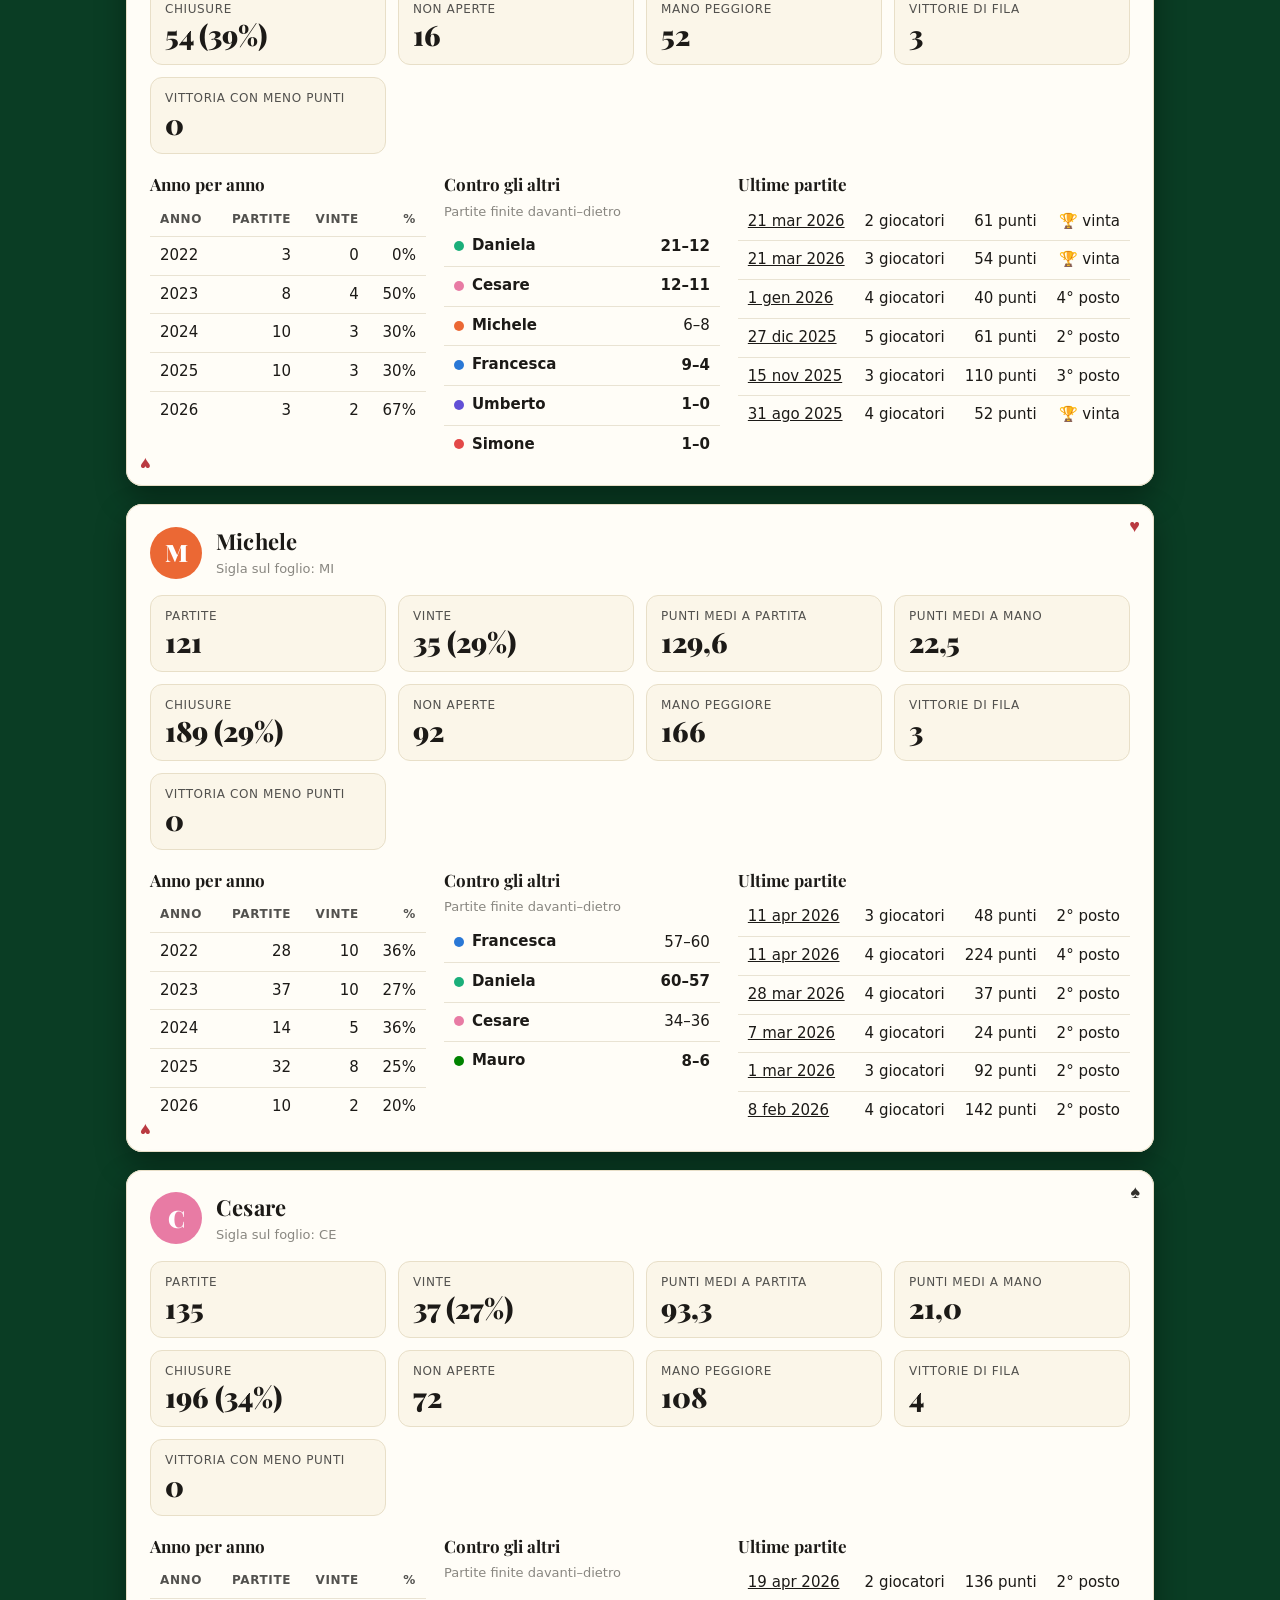
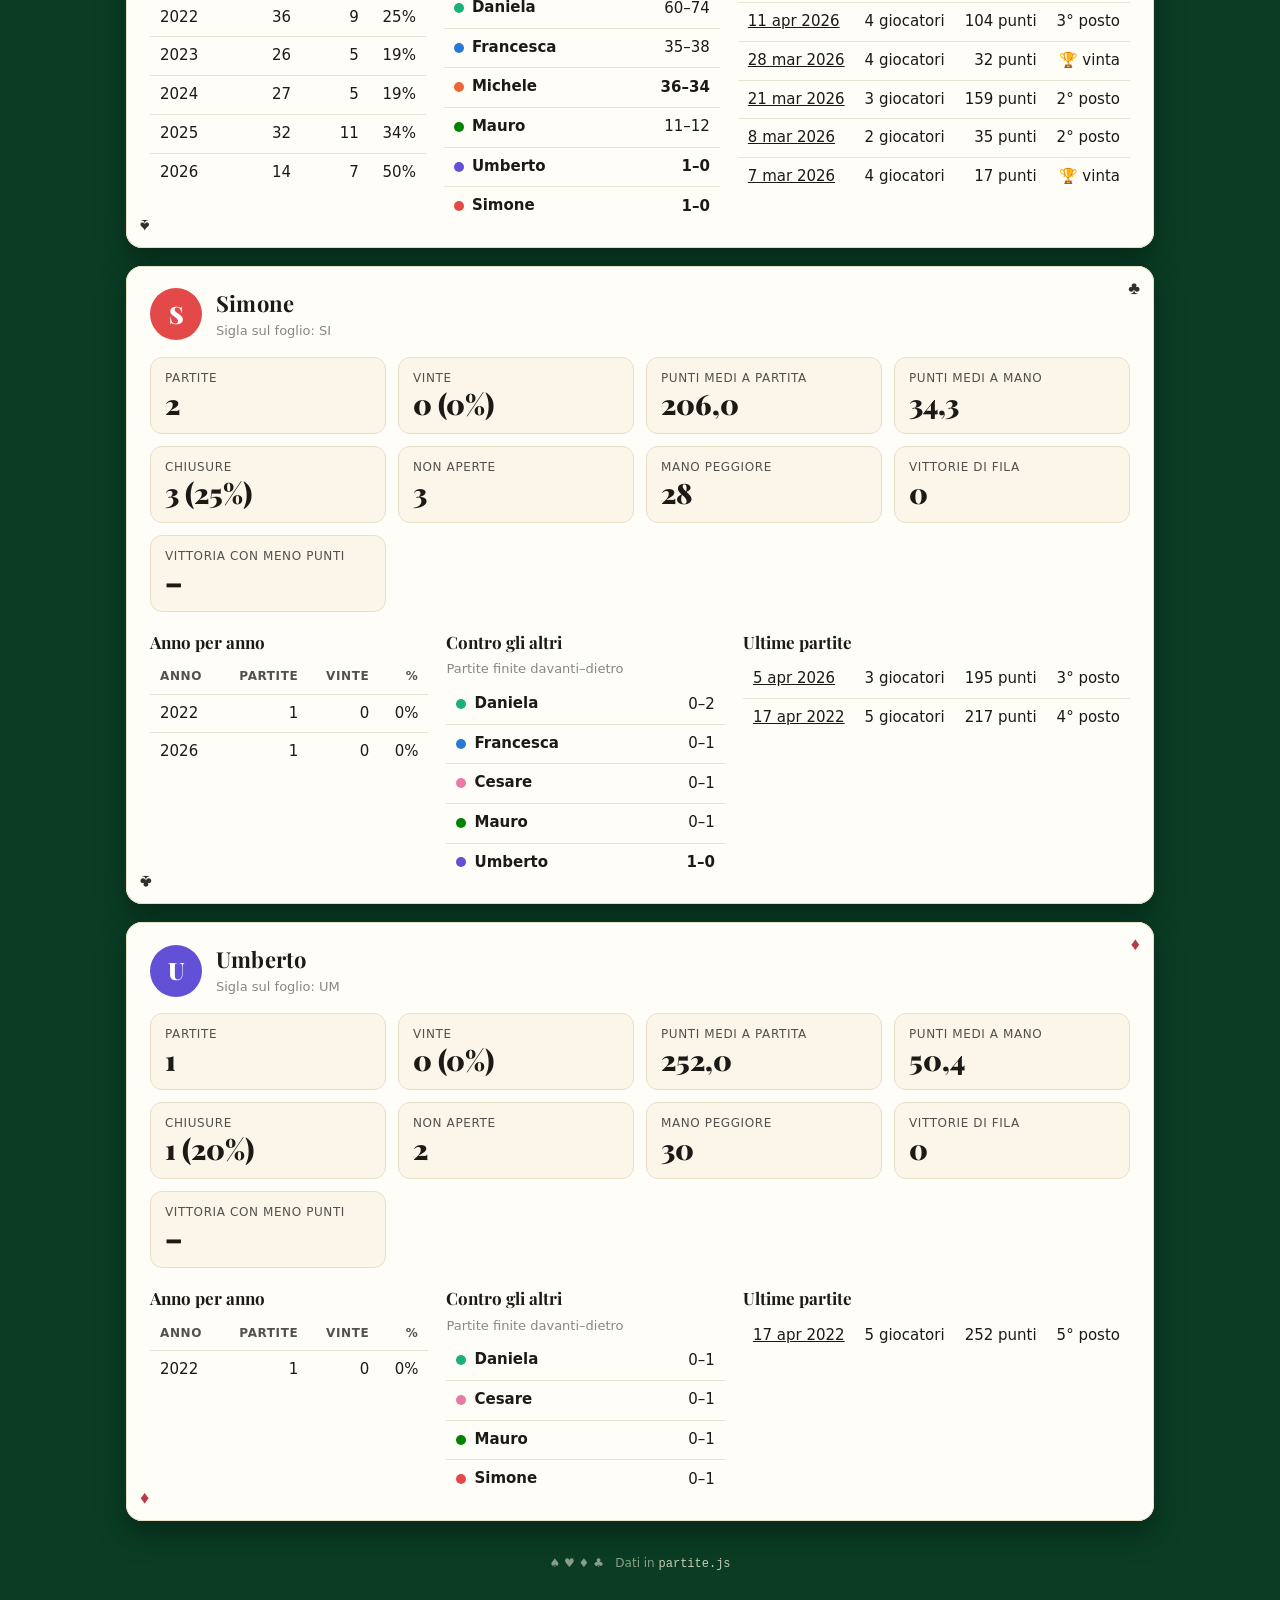
==== commit 798b3bea: "Tolta la classifica per tavolo e il filtro per numero di giocatori Co-Authored-By: Claude Opus 5.5 <" ====
--- a/giocatori.html
+++ b/giocatori.html
@@ -9,7 +9,7 @@
 <link rel="preconnect" href="https://fonts.googleapis.com">
 <link rel="preconnect" href="https://fonts.gstatic.com" crossorigin>
 <link href="https://fonts.googleapis.com/css2?family=Playfair+Display:wght@700;900&display=swap" rel="stylesheet">
-<link rel="stylesheet" href="style.css?v=3">
+<link rel="stylesheet" href="style.css?v=2">
 </head>
 <body>
 <div class="wrap">
@@ -17,7 +17,7 @@
     <h1>Scala 40</h1>
     <p class="sub">Le partite di casa, trascritte dai fogli. Vince chi chiude con meno punti.</p>
     <div class="suits">♠ ♥ ♦ ♣</div>
-    <div class="controls"><label>Periodo <select id="anno"></select></label> <label>Tavolo <select id="tavolo"></select></label></div>
+    <div class="controls"><label>Periodo <select id="anno"></select></label></div>
   </header>
   <nav class="tabs">
     <a href="index.html"><span>♠</span>Statistiche</a>
@@ -34,7 +34,7 @@
 
   <footer>♠ ♥ ♦ ♣ &nbsp; Dati in <code>partite.js</code></footer>
 </div>
-<script src="partite.js?v=3"></script>
-<script src="app.js?v=3"></script>
+<script src="partite.js?v=2"></script>
+<script src="app.js?v=2"></script>
 </body>
 </html>
--- a/style.css
+++ b/style.css
@@ -234,9 +234,3 @@
 .grid3 a { color: inherit; }
 section[id^="g-"] { scroll-margin-top: 16px; }
 details.game { scroll-margin-top: 16px; }
-
-/* ---------- classifica per tavolo ---------- */
-.tavoli { display: grid; grid-template-columns: repeat(auto-fit, minmax(300px, 1fr)); gap: 18px 24px; }
-.tavolo h3 .hint { font-family: system-ui, -apple-system, "Segoe UI", sans-serif; font-weight: 400; font-size: 13px; }
-tr.pochi td { color: var(--muted); }
-tr.pochi .who { font-weight: 500; }
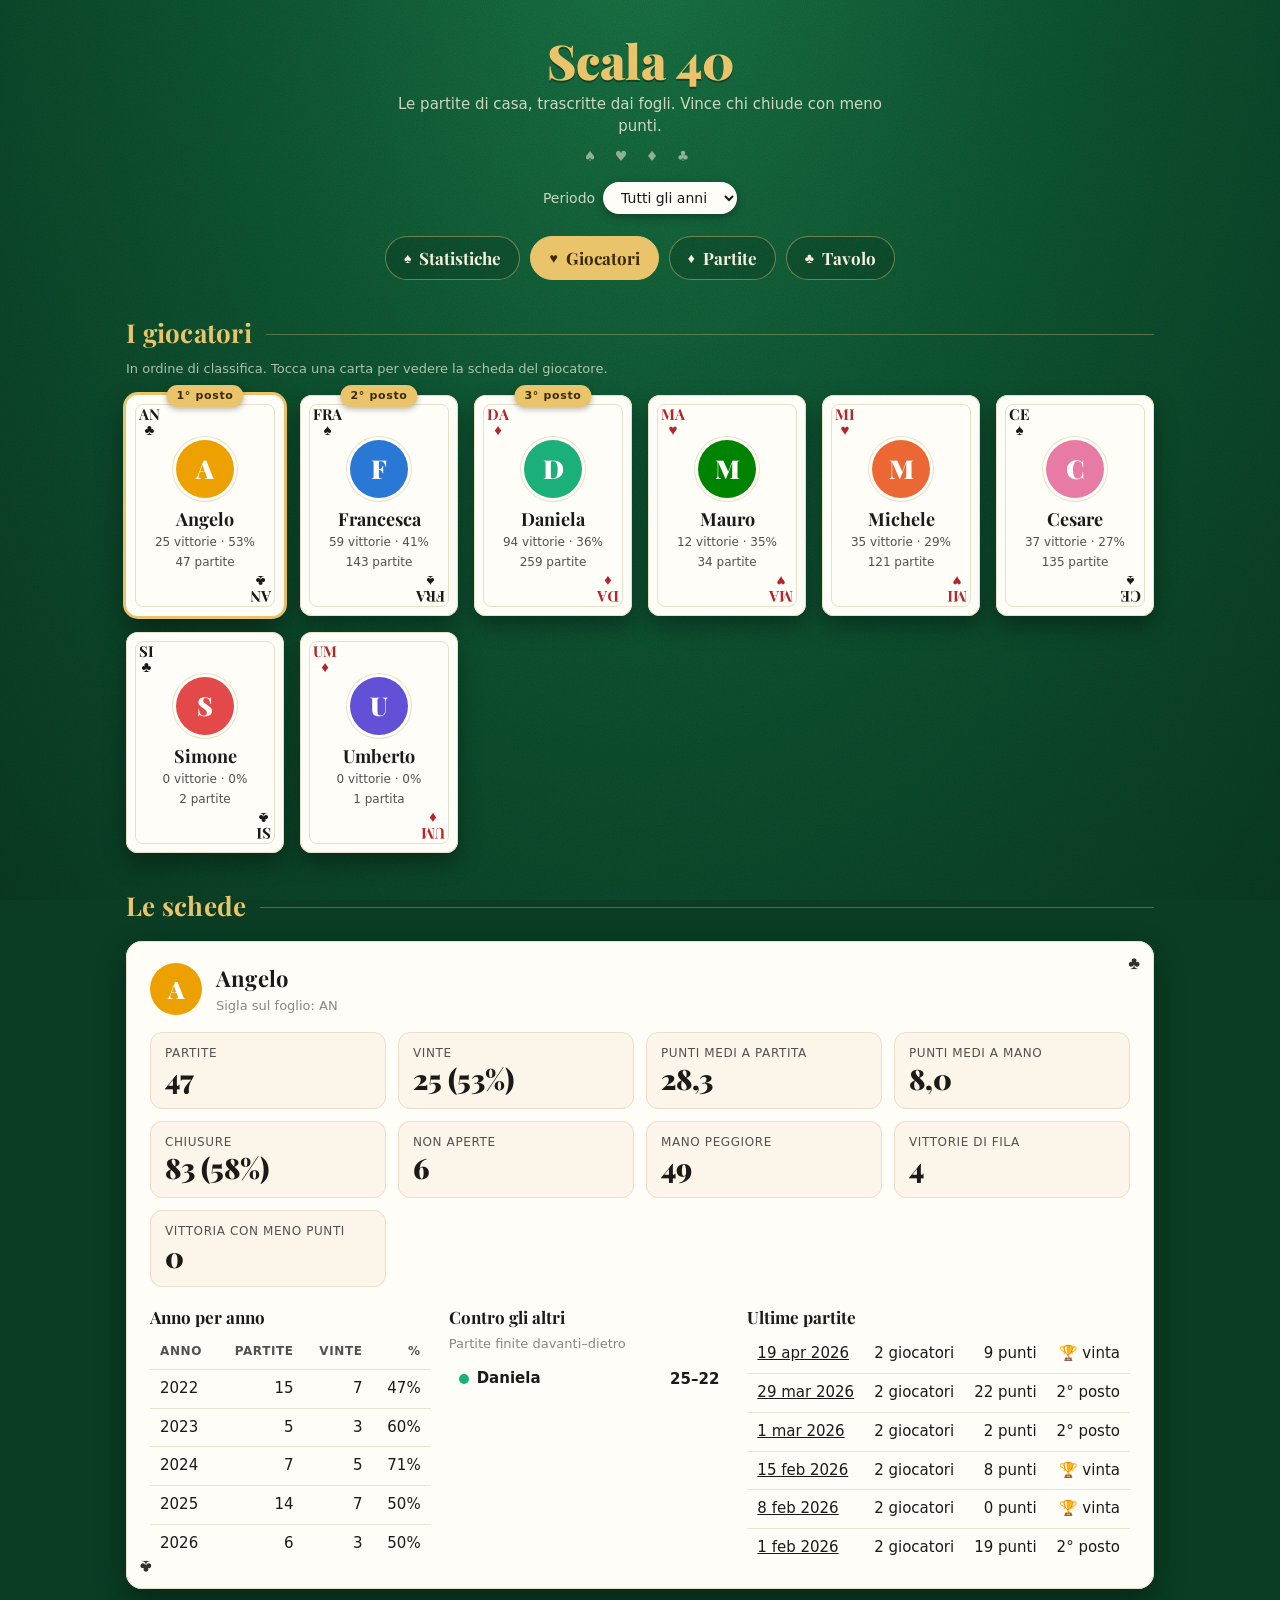
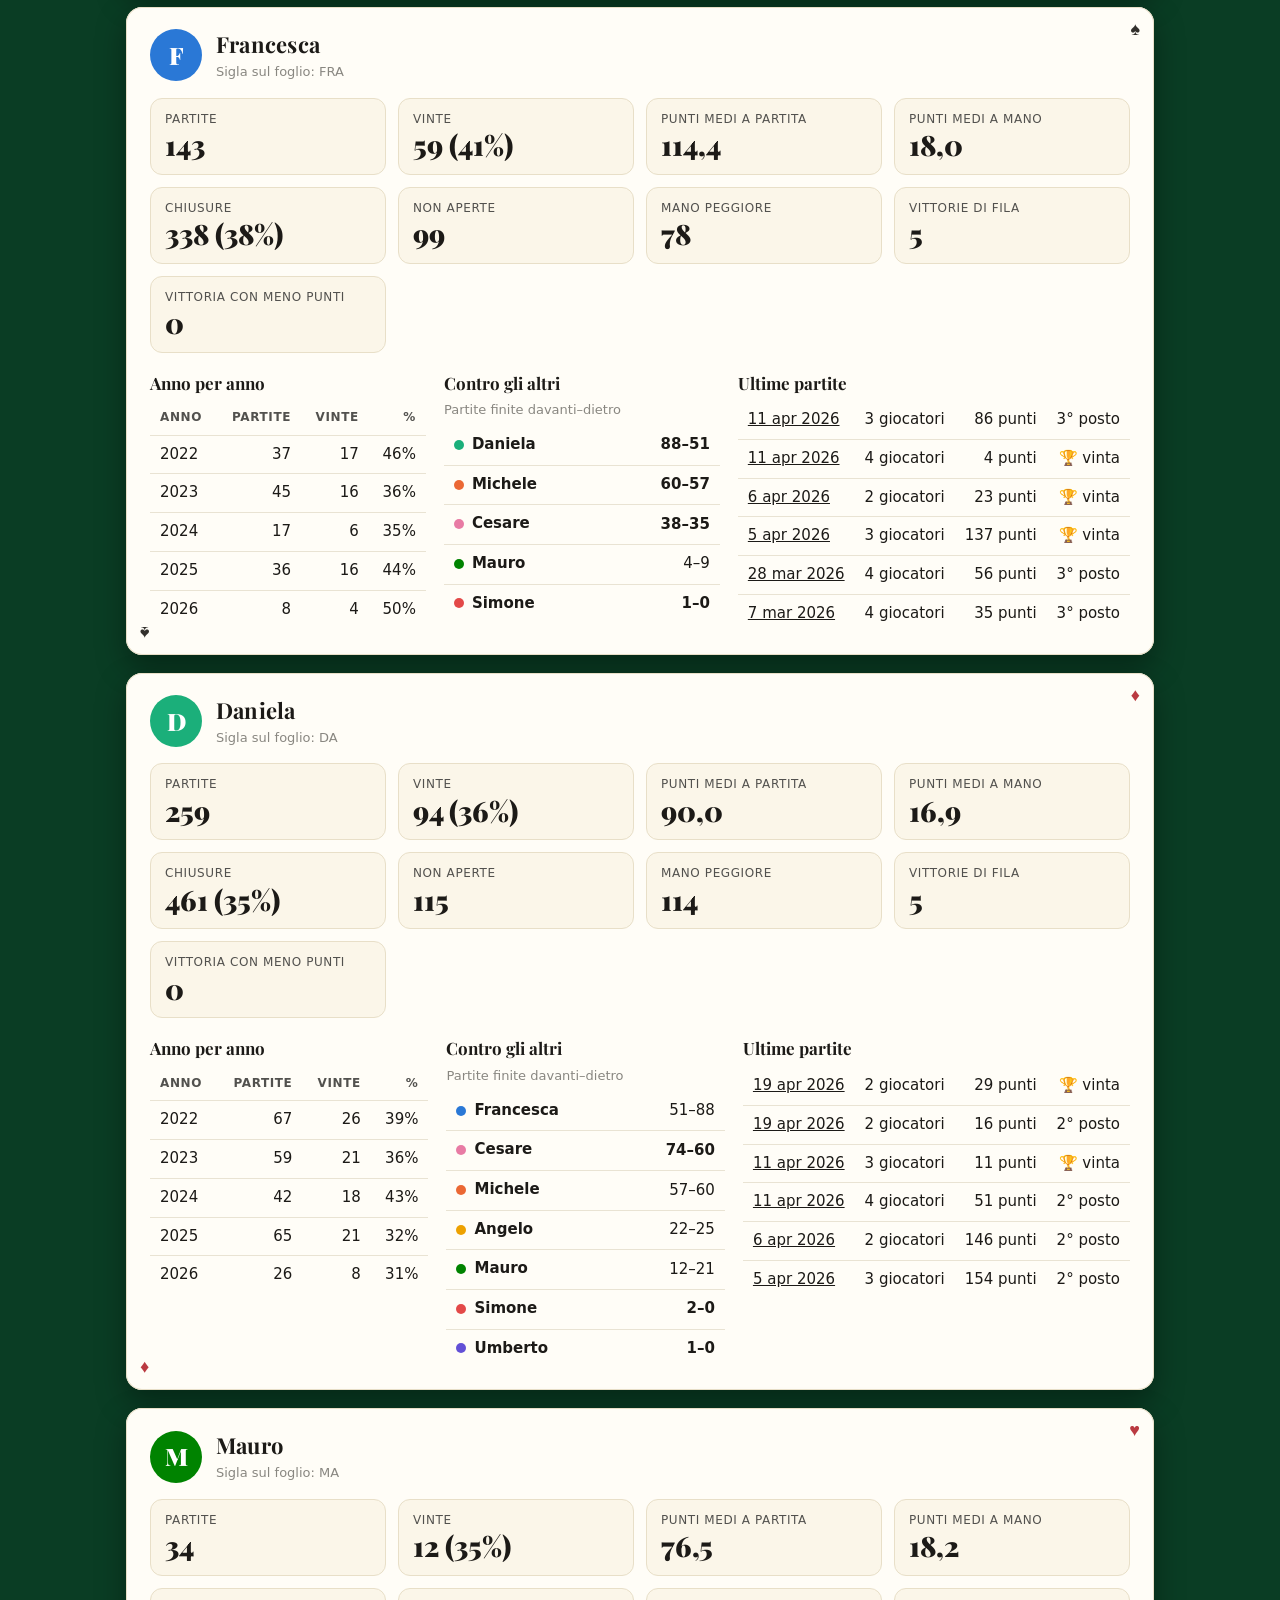
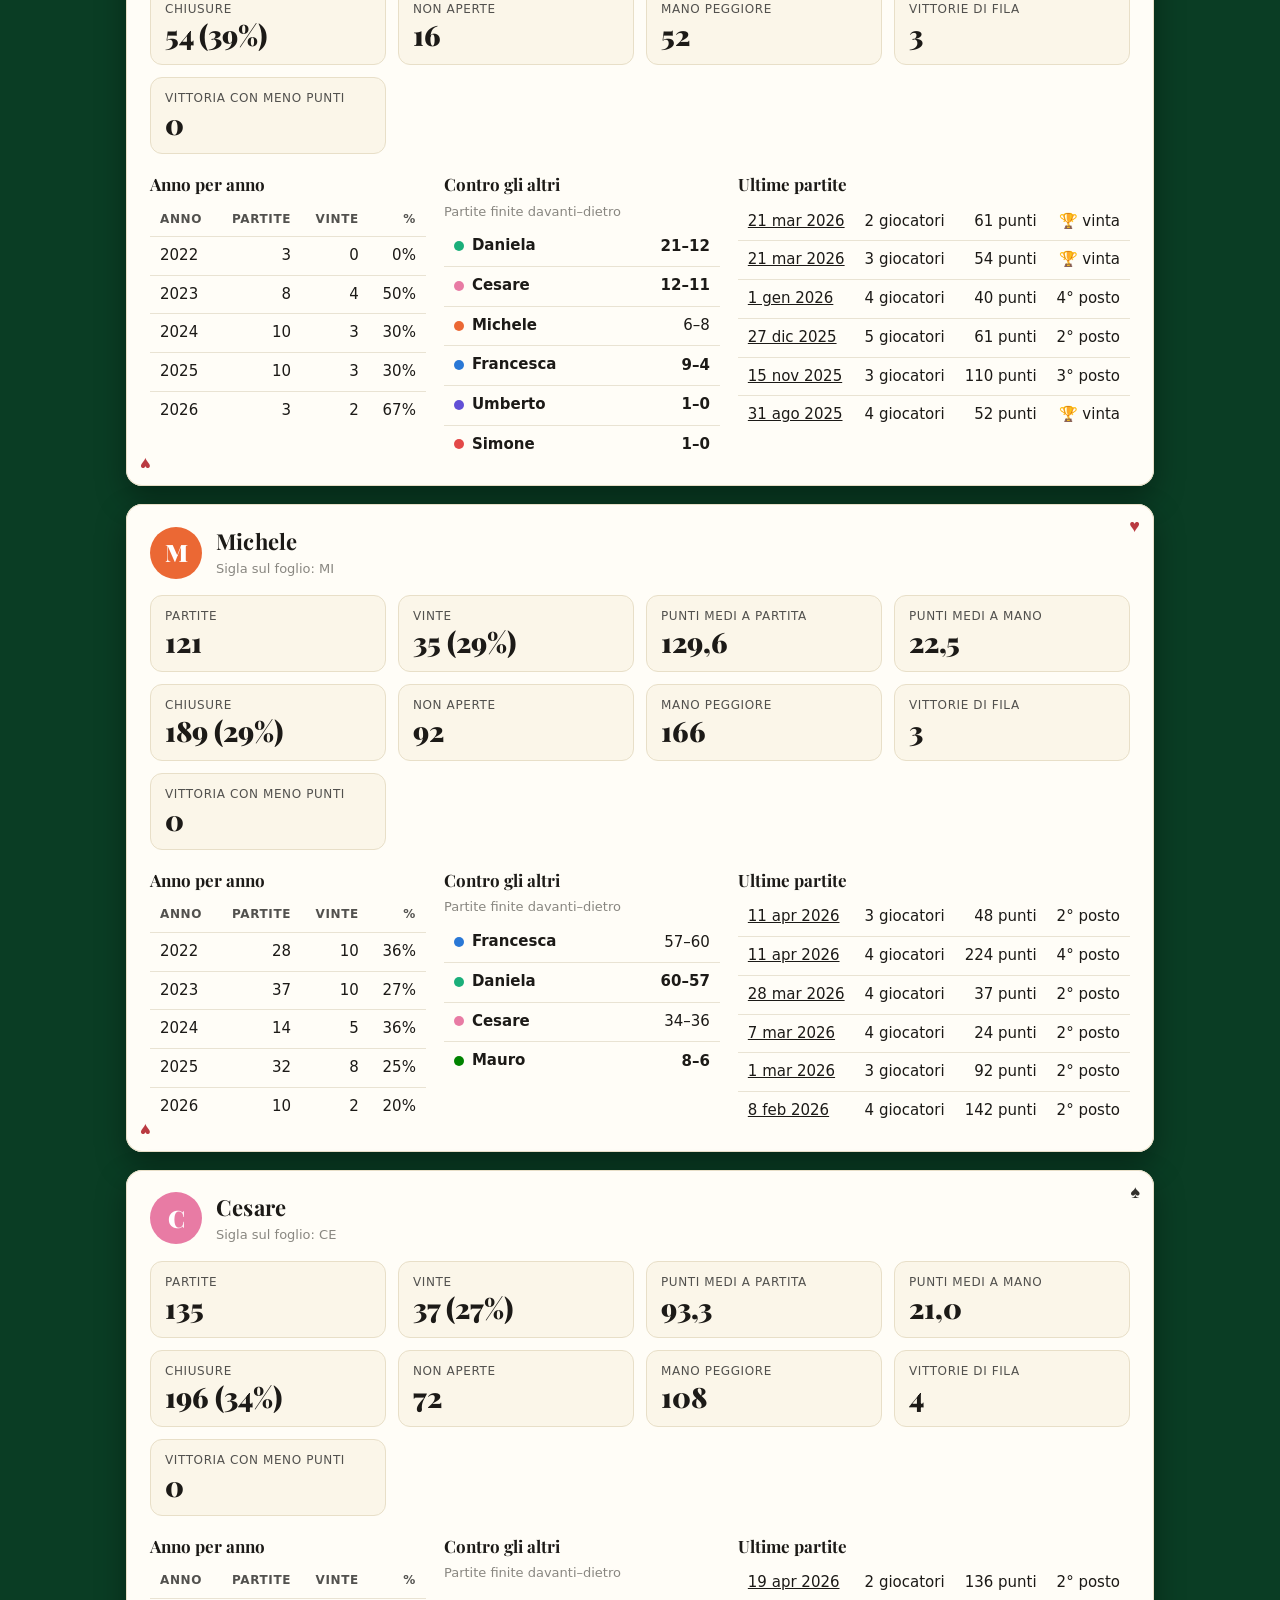
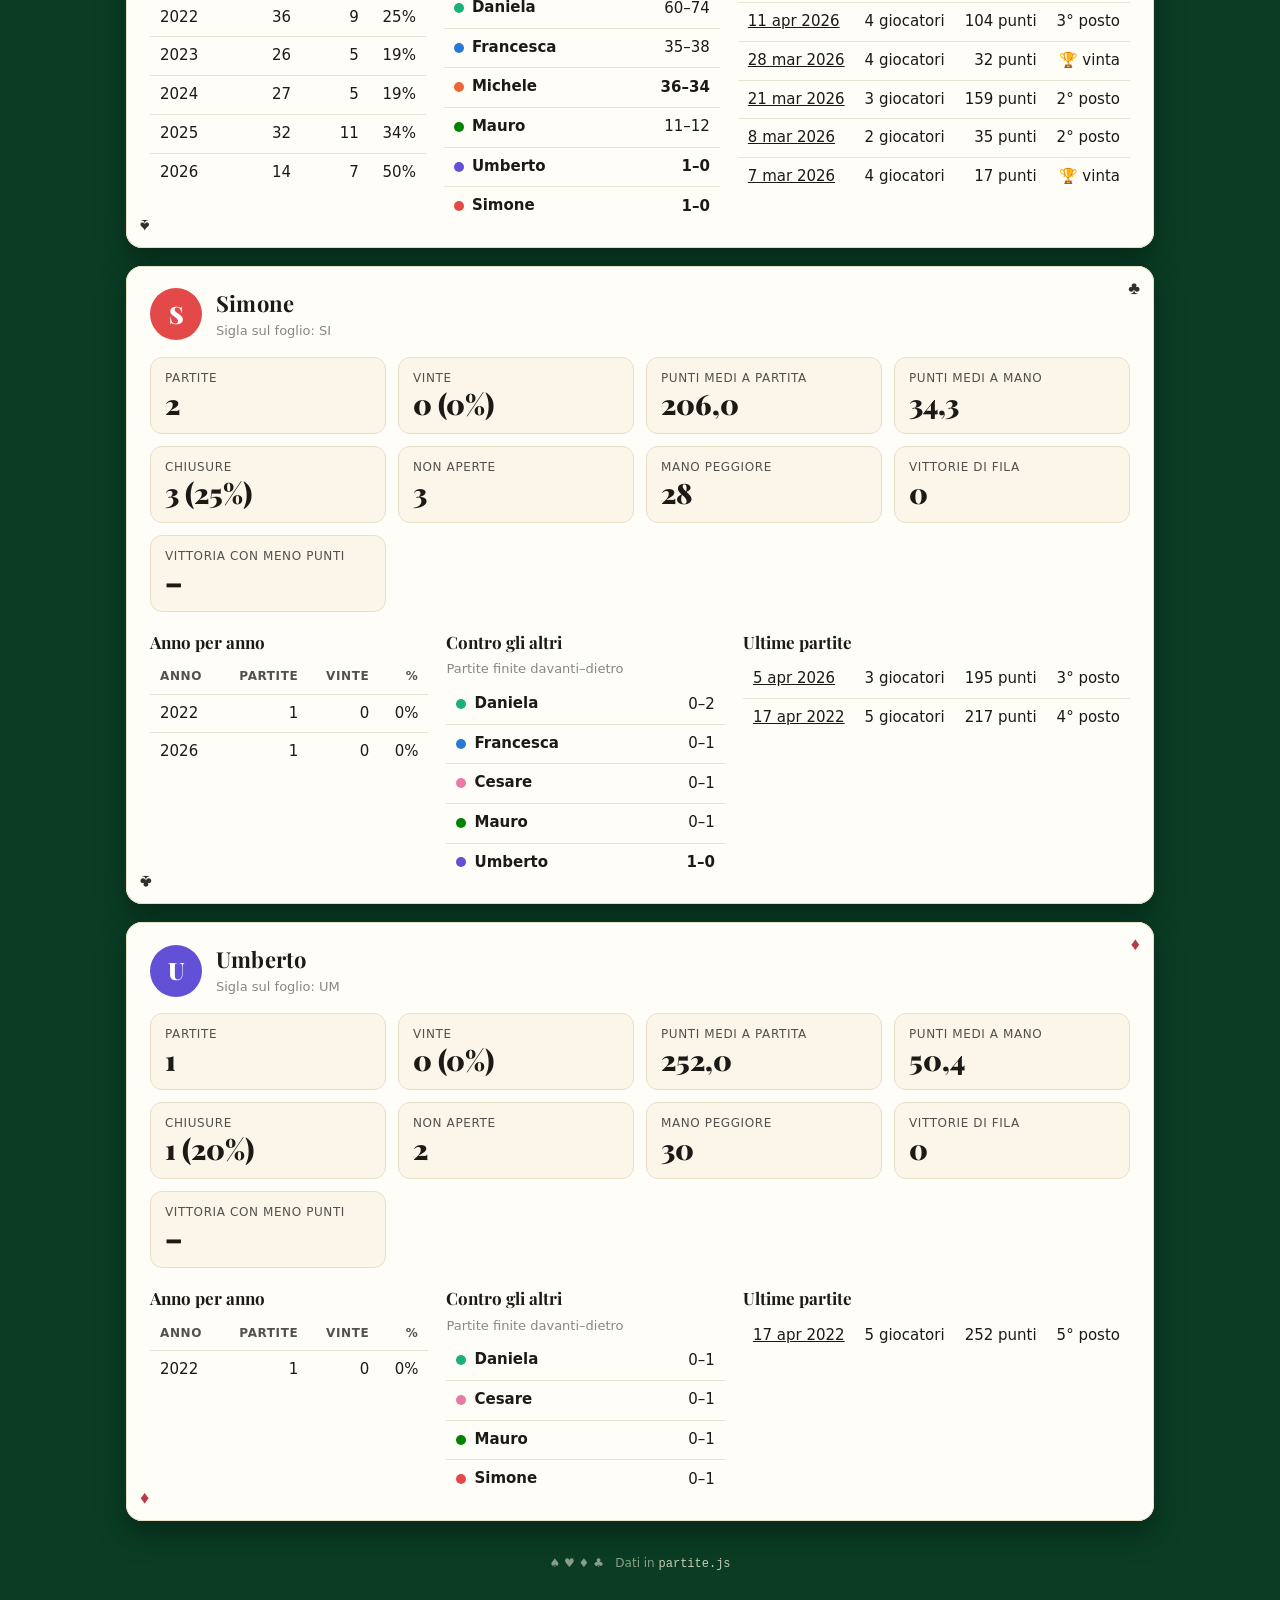
==== commit 34eed03b: "Nuova pagina Tavolo: scegli i giocatori seduti e vedi le statistiche fra loro - partite con esattame" ====
--- a/giocatori.html
+++ b/giocatori.html
@@ -9,7 +9,7 @@
 <link rel="preconnect" href="https://fonts.googleapis.com">
 <link rel="preconnect" href="https://fonts.gstatic.com" crossorigin>
 <link href="https://fonts.googleapis.com/css2?family=Playfair+Display:wght@700;900&display=swap" rel="stylesheet">
-<link rel="stylesheet" href="style.css?v=2">
+<link rel="stylesheet" href="style.css?v=4">
 </head>
 <body>
 <div class="wrap">
@@ -23,6 +23,7 @@
     <a href="index.html"><span>♠</span>Statistiche</a>
     <a href="giocatori.html" aria-current="page"><span>♥</span>Giocatori</a>
     <a href="partite.html"><span>♦</span>Partite</a>
+    <a href="tavolo.html"><span>♣</span>Tavolo</a>
   </nav>
 
   <div class="section-title"><h2>I giocatori</h2></div>
@@ -34,7 +35,7 @@
 
   <footer>♠ ♥ ♦ ♣ &nbsp; Dati in <code>partite.js</code></footer>
 </div>
-<script src="partite.js?v=2"></script>
-<script src="app.js?v=2"></script>
+<script src="partite.js?v=4"></script>
+<script src="app.js?v=4"></script>
 </body>
 </html>
--- a/style.css
+++ b/style.css
@@ -234,3 +234,25 @@
 .grid3 a { color: inherit; }
 section[id^="g-"] { scroll-margin-top: 16px; }
 details.game { scroll-margin-top: 16px; }
+
+/* ---------- pagina Tavolo ---------- */
+.chips { display: flex; flex-wrap: wrap; gap: 10px; }
+.chip {
+  font: inherit; font-weight: 600; display: inline-flex; align-items: center; gap: 8px; cursor: pointer;
+  padding: 10px 16px; border-radius: 999px; border: 1px solid var(--paper-edge); background: #fbf6e9; color: var(--ink);
+}
+.chip:hover { border-color: var(--gold); }
+.chip.on { background: var(--gold); border-color: var(--gold); color: #3b2a00; box-shadow: 0 2px 8px rgba(0,0,0,.18); }
+.chip.on .dot { box-shadow: 0 0 0 2px #fff; }
+.modo { display: grid; gap: 8px; margin: 18px 0 14px; color: var(--ink-2); font-size: 14px; }
+.modo label { display: flex; gap: 8px; align-items: flex-start; cursor: pointer; }
+.modo input { margin-top: 3px; accent-color: var(--felt); }
+.azzera { font: inherit; font-size: 13px; color: var(--ink-2); background: none; border: 0; padding: 0; text-decoration: underline; cursor: pointer; }
+.azzera:disabled { opacity: .4; cursor: default; }
+.tiles.tiles3 { grid-template-columns: repeat(3, 1fr); }
+@media (max-width: 680px) { .tiles.tiles3 { grid-template-columns: 1fr 1fr; } }
+table.elenco td { white-space: normal; }
+table.elenco td:nth-child(2) { text-align: left; color: var(--ink-2); }
+table.elenco .w { color: var(--ink); font-weight: 700; }
+table.elenco a { color: inherit; font-weight: 600; }
+#tavoloScelta { padding-bottom: 40px; }
